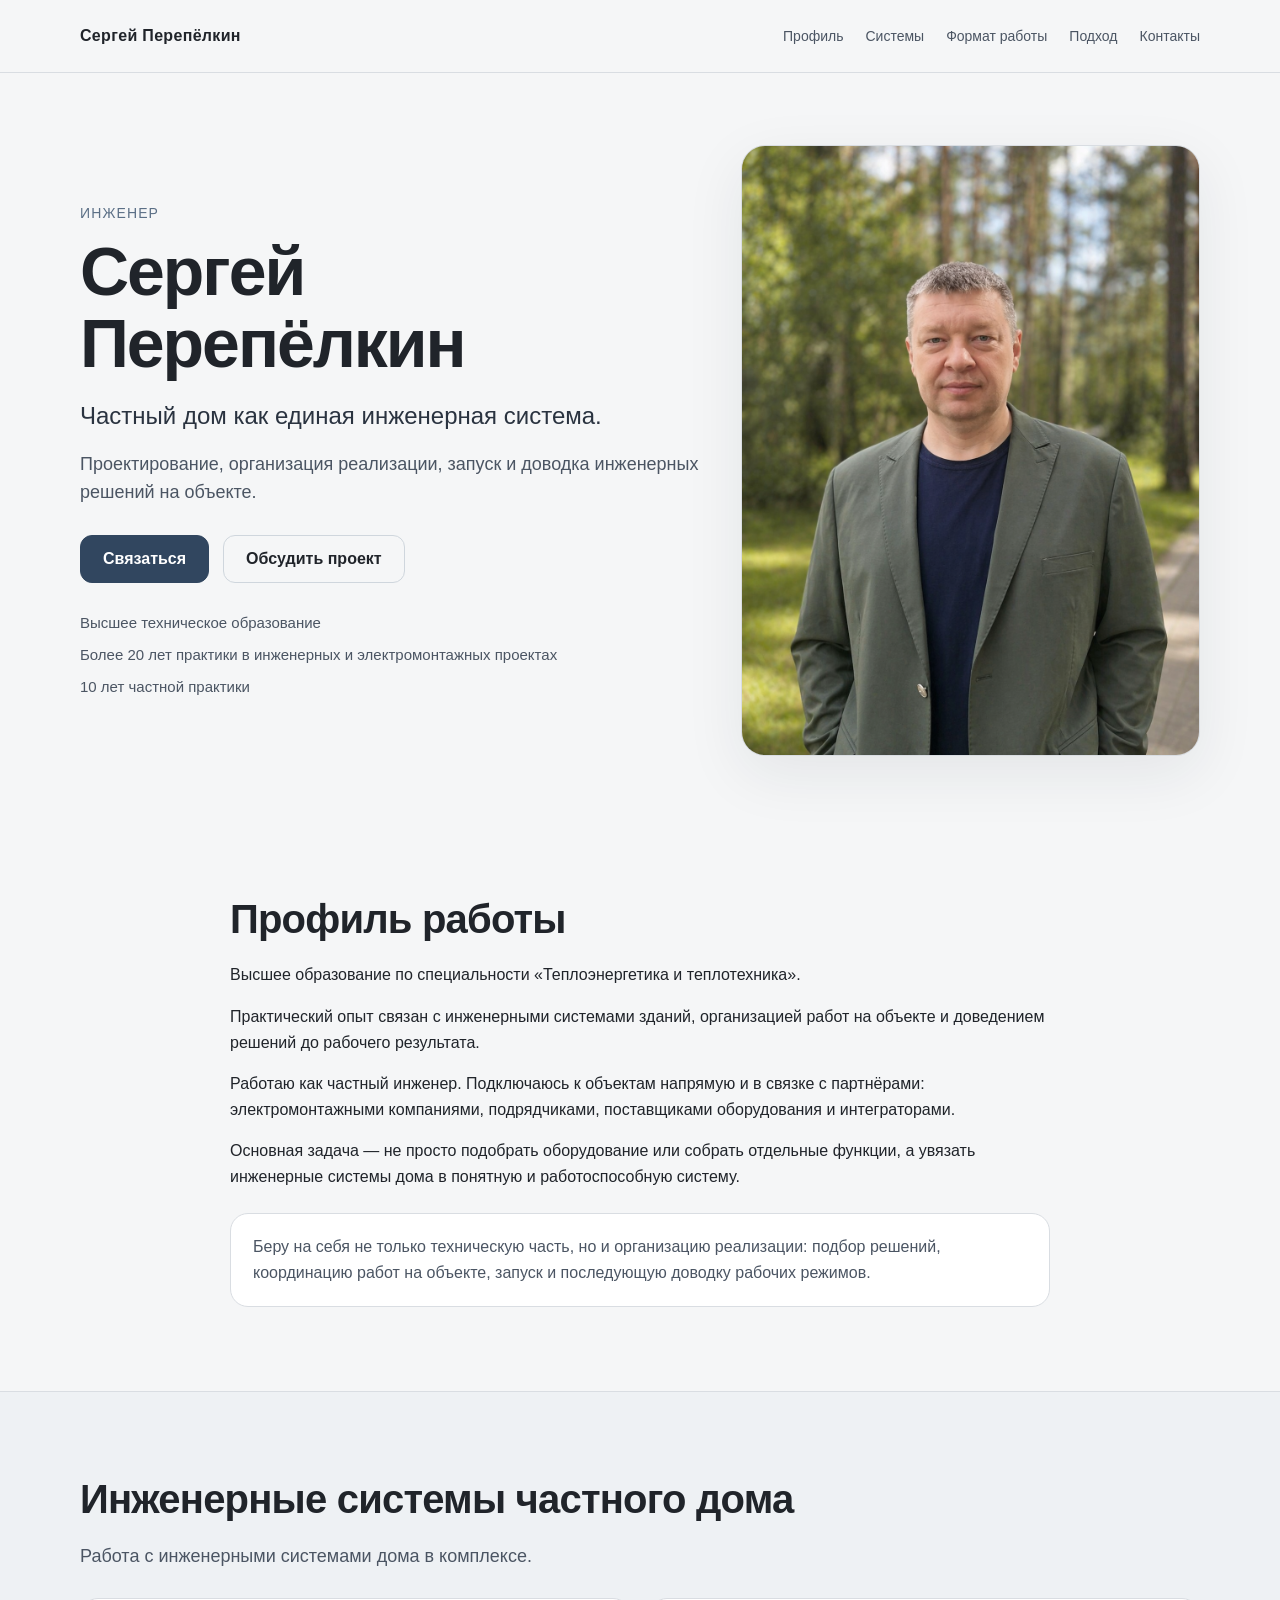
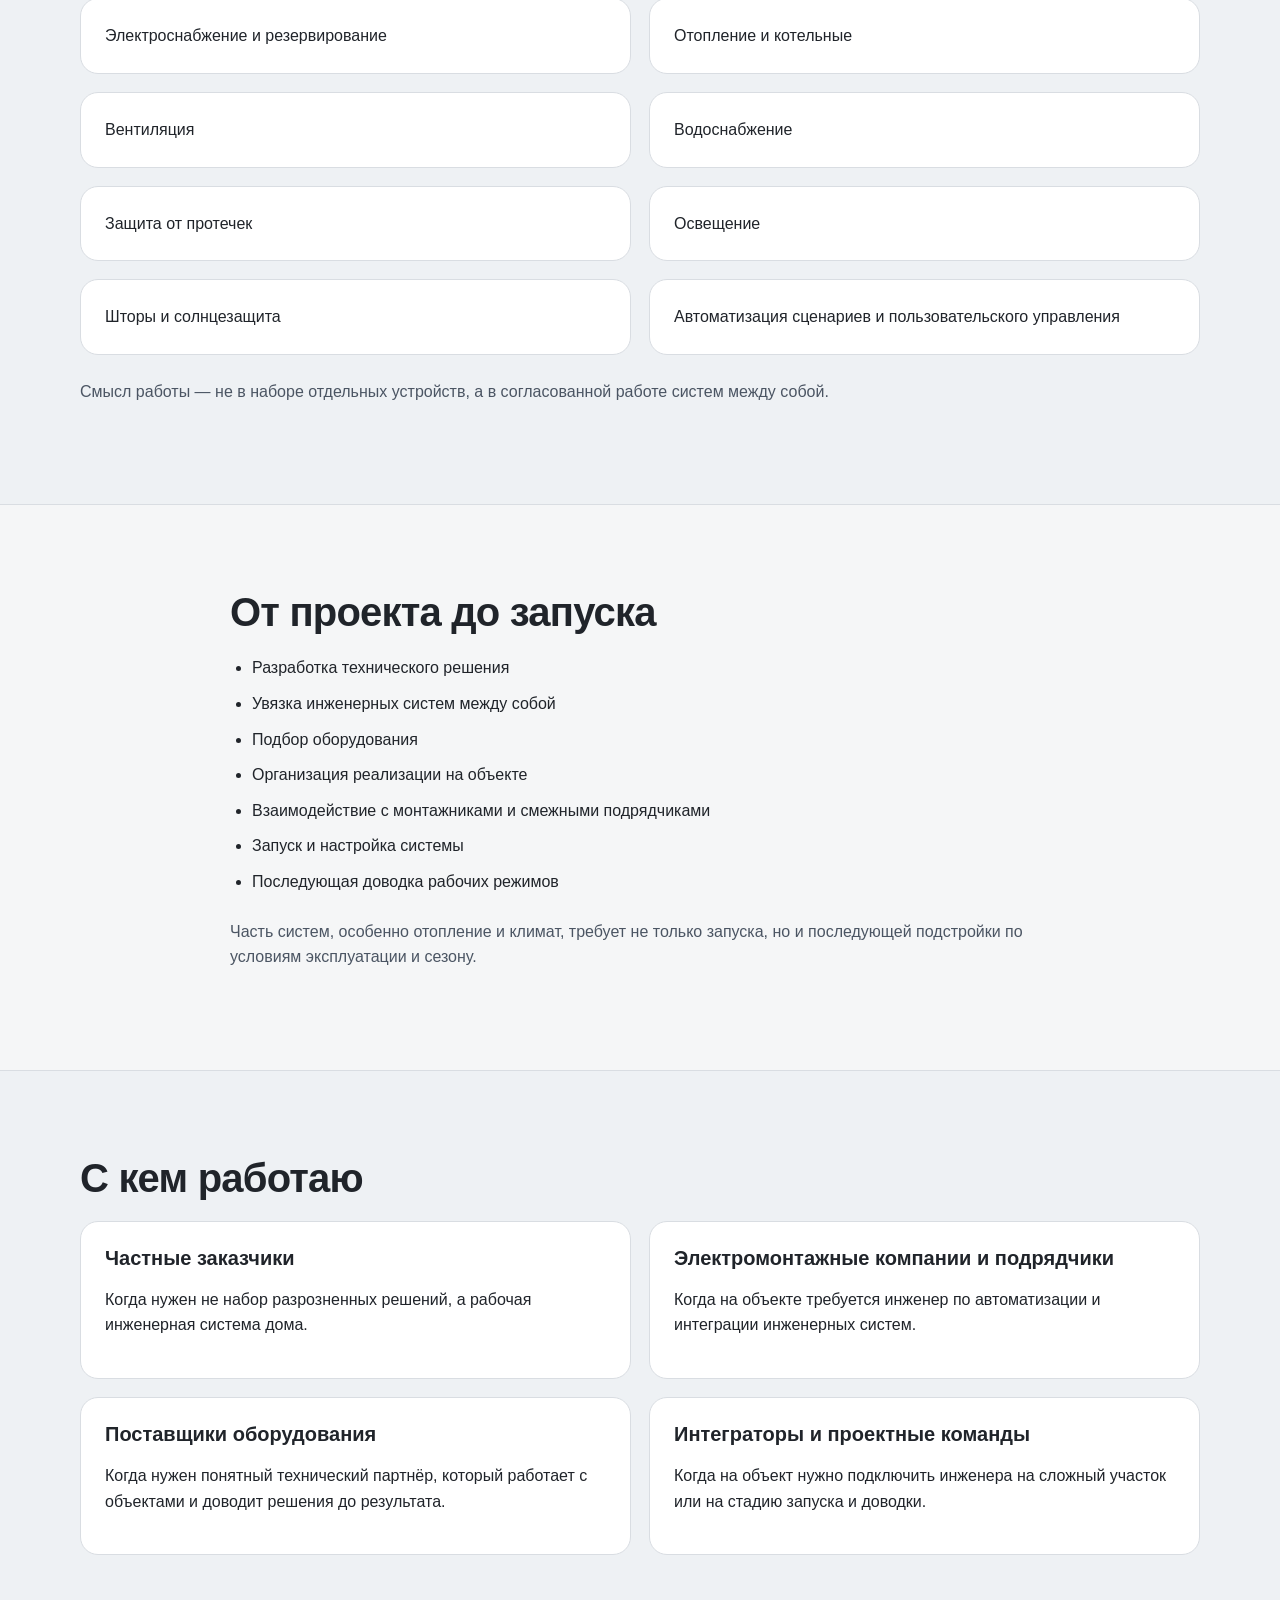
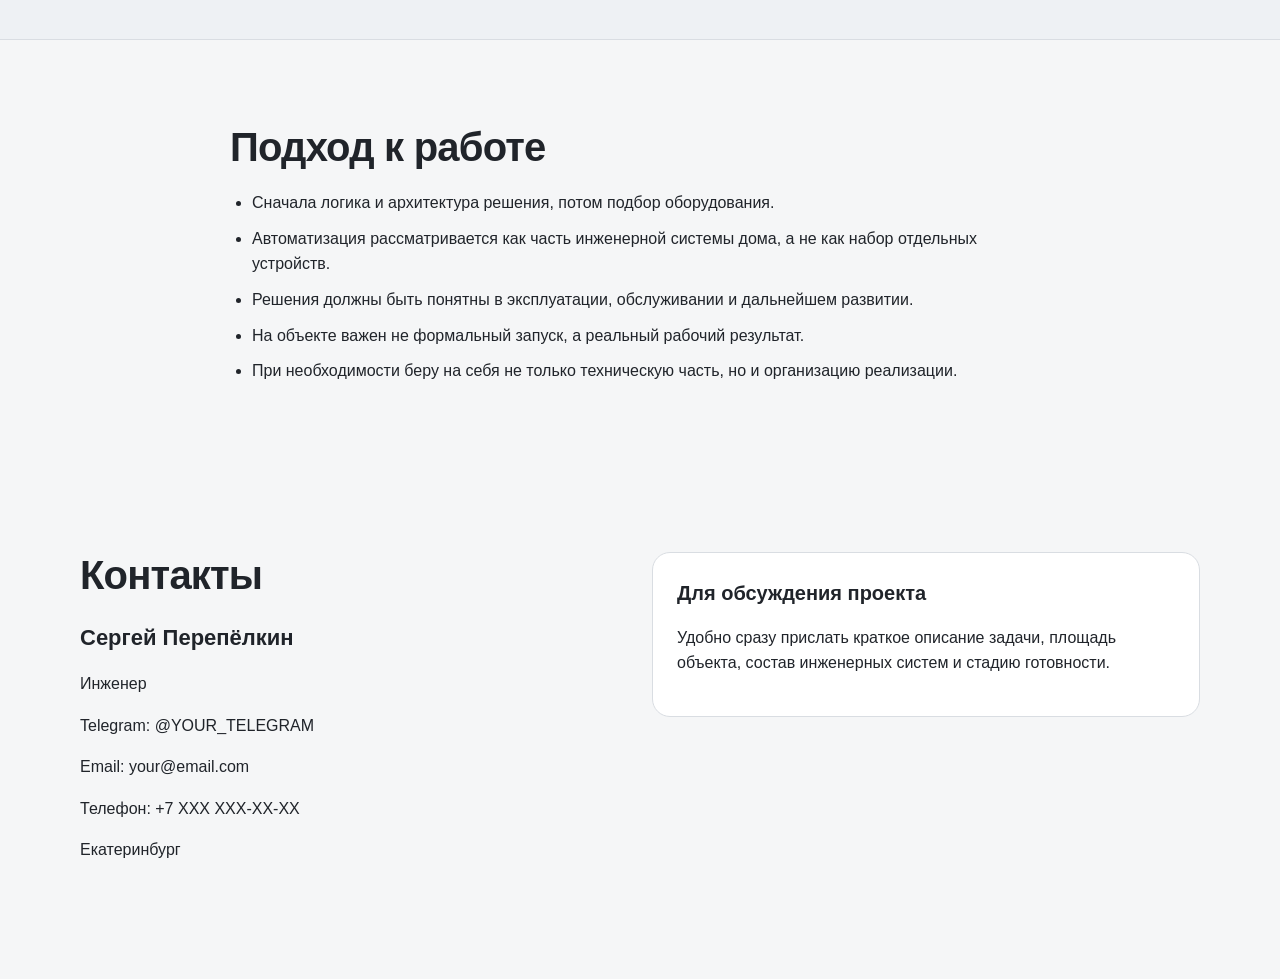
==== index.html @ 502d1f19 "Добавлено фото в index.html" ====
<!doctype html>
<html lang="ru">
<head>
  <meta charset="utf-8">
  <meta name="viewport" content="width=device-width, initial-scale=1">
  <title>Сергей Перепёлкин — инженер</title>
  <meta name="description" content="Частный инженер. Инженерные системы частного дома: проектирование, организация реализации, запуск и доводка решений на объекте.">
  <link rel="stylesheet" href="style.css">

  <style>
    .hero-photo {
      width: 100%;
      display: block;
      border-radius: 24px;
      border: 1px solid #d9dde2;
      box-shadow: 0 18px 60px rgba(25, 35, 49, 0.08);
      background: #ffffff;
    }

    .profile-note {
      margin-top: 24px;
      padding: 20px 22px;
      background: #ffffff;
      border: 1px solid #d9dde2;
      border-radius: 18px;
      color: #4b5563;
    }

    @media (max-width: 900px) {
      .hero-photo {
        max-width: 520px;
        margin: 0 auto;
      }
    }
  </style>
</head>
<body>
  <header class="site-header">
    <div class="container header-row">
      <div class="brand">Сергей Перепёлкин</div>
      <nav class="nav">
        <a href="#profile">Профиль</a>
        <a href="#systems">Системы</a>
        <a href="#work">Формат работы</a>
        <a href="#partners">Подход</a>
        <a href="#contacts">Контакты</a>
      </nav>
    </div>
  </header>

  <main>
    <section class="hero">
      <div class="container hero-grid">
        <div class="hero-text">
          <p class="eyebrow">Инженер</p>
          <h1>Сергей Перепёлкин</h1>
          <p class="lead">
            Частный дом как единая инженерная система.
          </p>
          <p class="hero-description">
            Проектирование, организация реализации, запуск и доводка инженерных решений на объекте.
          </p>

          <div class="hero-actions">
            <a class="button button-primary" href="#contacts">Связаться</a>
            <a class="button button-secondary" href="#work">Обсудить проект</a>
          </div>

          <div class="hero-facts">
            <div>Высшее техническое образование</div>
            <div>Более 20 лет практики в инженерных и электромонтажных проектах</div>
            <div>10 лет частной практики</div>
          </div>
        </div>

        <div class="hero-visual">
          <img class="hero-photo" src="images/Photo_psv_main.png" alt="Сергей Перепёлкин">
        </div>
      </div>
    </section>

    <section id="profile" class="section">
      <div class="container narrow">
        <h2>Профиль работы</h2>

        <p>
          Высшее образование по специальности «Теплоэнергетика и теплотехника».
        </p>

        <p>
          Практический опыт связан с инженерными системами зданий, организацией работ на объекте и доведением решений до рабочего результата.
        </p>

        <p>
          Работаю как частный инженер. Подключаюсь к объектам напрямую и в связке с партнёрами: электромонтажными компаниями, подрядчиками, поставщиками оборудования и интеграторами.
        </p>

        <p>
          Основная задача — не просто подобрать оборудование или собрать отдельные функции, а увязать инженерные системы дома в понятную и работоспособную систему.
        </p>

        <div class="profile-note">
          Беру на себя не только техническую часть, но и организацию реализации: подбор решений, координацию работ на объекте, запуск и последующую доводку рабочих режимов.
        </div>
      </div>
    </section>

    <section id="systems" class="section section-alt">
      <div class="container">
        <h2>Инженерные системы частного дома</h2>
        <p class="section-intro">
          Работа с инженерными системами дома в комплексе.
        </p>

        <div class="grid-two">
          <div class="card">Электроснабжение и резервирование</div>
          <div class="card">Отопление и котельные</div>
          <div class="card">Вентиляция</div>
          <div class="card">Водоснабжение</div>
          <div class="card">Защита от протечек</div>
          <div class="card">Освещение</div>
          <div class="card">Шторы и солнцезащита</div>
          <div class="card">Автоматизация сценариев и пользовательского управления</div>
        </div>

        <p class="section-note">
          Смысл работы — не в наборе отдельных устройств, а в согласованной работе систем между собой.
        </p>
      </div>
    </section>

    <section id="work" class="section">
      <div class="container narrow">
        <h2>От проекта до запуска</h2>

        <ul class="list">
          <li>Разработка технического решения</li>
          <li>Увязка инженерных систем между собой</li>
          <li>Подбор оборудования</li>
          <li>Организация реализации на объекте</li>
          <li>Взаимодействие с монтажниками и смежными подрядчиками</li>
          <li>Запуск и настройка системы</li>
          <li>Последующая доводка рабочих режимов</li>
        </ul>

        <p class="section-note">
          Часть систем, особенно отопление и климат, требует не только запуска, но и последующей подстройки по условиям эксплуатации и сезону.
        </p>
      </div>
    </section>

    <section class="section section-alt">
      <div class="container">
        <h2>С кем работаю</h2>

        <div class="grid-two">
          <div class="card">
            <h3>Частные заказчики</h3>
            <p>Когда нужен не набор разрозненных решений, а рабочая инженерная система дома.</p>
          </div>

          <div class="card">
            <h3>Электромонтажные компании и подрядчики</h3>
            <p>Когда на объекте требуется инженер по автоматизации и интеграции инженерных систем.</p>
          </div>

          <div class="card">
            <h3>Поставщики оборудования</h3>
            <p>Когда нужен понятный технический партнёр, который работает с объектами и доводит решения до результата.</p>
          </div>

          <div class="card">
            <h3>Интеграторы и проектные команды</h3>
            <p>Когда на объект нужно подключить инженера на сложный участок или на стадию запуска и доводки.</p>
          </div>
        </div>
      </div>
    </section>

    <section id="partners" class="section">
      <div class="container narrow">
        <h2>Подход к работе</h2>

        <ul class="list">
          <li>Сначала логика и архитектура решения, потом подбор оборудования.</li>
          <li>Автоматизация рассматривается как часть инженерной системы дома, а не как набор отдельных устройств.</li>
          <li>Решения должны быть понятны в эксплуатации, обслуживании и дальнейшем развитии.</li>
          <li>На объекте важен не формальный запуск, а реальный рабочий результат.</li>
          <li>При необходимости беру на себя не только техническую часть, но и организацию реализации.</li>
        </ul>
      </div>
    </section>

    <section id="contacts" class="section section-contacts">
      <div class="container contacts-grid">
        <div>
          <h2>Контакты</h2>
          <p class="contact-name">Сергей Перепёлкин</p>
          <p>Инженер</p>
          <p>Telegram: @YOUR_TELEGRAM</p>
          <p>Email: your@email.com</p>
          <p>Телефон: +7 XXX XXX-XX-XX</p>
          <p>Екатеринбург</p>
        </div>

        <div class="contact-box">
          <p class="contact-box-title">Для обсуждения проекта</p>
          <p>
            Удобно сразу прислать краткое описание задачи, площадь объекта, состав инженерных систем и стадию готовности.
          </p>
        </div>
      </div>
    </section>
  </main>
</body>
</html>
---- style.css ----
* {
  box-sizing: border-box;
}

html {
  scroll-behavior: smooth;
}

body {
  margin: 0;
  font-family: -apple-system, BlinkMacSystemFont, "Segoe UI", Arial, sans-serif;
  color: #20242a;
  background: #f5f6f7;
  line-height: 1.6;
}

a {
  color: inherit;
  text-decoration: none;
}

.container {
  width: min(1120px, calc(100% - 48px));
  margin: 0 auto;
}

.narrow {
  width: min(820px, calc(100% - 48px));
  margin: 0 auto;
}

.site-header {
  position: sticky;
  top: 0;
  z-index: 20;
  background: rgba(245, 246, 247, 0.95);
  backdrop-filter: blur(8px);
  border-bottom: 1px solid #d9dde2;
}

.header-row {
  display: flex;
  align-items: center;
  justify-content: space-between;
  min-height: 72px;
  gap: 24px;
}

.brand {
  font-weight: 600;
  letter-spacing: 0.02em;
}

.nav {
  display: flex;
  gap: 22px;
  flex-wrap: wrap;
  font-size: 14px;
  color: #4b5563;
}

.hero {
  padding: 72px 0 56px;
}

.hero-grid {
  display: grid;
  grid-template-columns: 1.15fr 0.85fr;
  gap: 40px;
  align-items: center;
}

.eyebrow {
  margin: 0 0 12px;
  color: #5b6f86;
  font-size: 14px;
  text-transform: uppercase;
  letter-spacing: 0.08em;
}

h1 {
  margin: 0 0 18px;
  font-size: clamp(40px, 6vw, 68px);
  line-height: 1.05;
  letter-spacing: -0.03em;
}

h2 {
  margin: 0 0 20px;
  font-size: clamp(28px, 4vw, 40px);
  line-height: 1.15;
  letter-spacing: -0.02em;
}

h3 {
  margin: 0 0 10px;
  font-size: 20px;
  line-height: 1.25;
}

.lead {
  margin: 0 0 14px;
  font-size: 24px;
  color: #2a3340;
}

.hero-description {
  margin: 0 0 28px;
  font-size: 18px;
  color: #4b5563;
  max-width: 760px;
}

.hero-actions {
  display: flex;
  gap: 14px;
  flex-wrap: wrap;
  margin-bottom: 28px;
}

.button {
  display: inline-flex;
  align-items: center;
  justify-content: center;
  min-height: 48px;
  padding: 0 22px;
  border-radius: 12px;
  font-weight: 600;
  border: 1px solid #cfd6dd;
}

.button-primary {
  background: #31465f;
  color: #ffffff;
  border-color: #31465f;
}

.button-secondary {
  background: transparent;
  color: #20242a;
}

.hero-facts {
  display: grid;
  gap: 8px;
  color: #4b5563;
  font-size: 15px;
}

.hero-visual {
  display: flex;
  justify-content: center;
}

.hero-card {
  width: 100%;
  background: #ffffff;
  border: 1px solid #d9dde2;
  border-radius: 24px;
  padding: 36px;
  box-shadow: 0 18px 60px rgba(25, 35, 49, 0.08);
}

.hero-icon {
  font-size: 56px;
  line-height: 1;
  color: #516b8d;
  margin-bottom: 22px;
}

.hero-lines {
  display: grid;
  gap: 12px;
  color: #2f3946;
}

.section {
  padding: 84px 0;
}

.section-alt {
  background: #eef1f4;
  border-top: 1px solid #d9dde2;
  border-bottom: 1px solid #d9dde2;
}

.section-intro {
  margin: 0 0 28px;
  color: #4b5563;
  font-size: 18px;
}

.section-note {
  margin-top: 24px;
  color: #4b5563;
}

.grid-two {
  display: grid;
  grid-template-columns: repeat(2, minmax(0, 1fr));
  gap: 18px;
}

.card {
  background: #ffffff;
  border: 1px solid #d9dde2;
  border-radius: 18px;
  padding: 24px;
}

.list {
  margin: 0;
  padding-left: 22px;
}

.list li + li {
  margin-top: 10px;
}

.section-contacts {
  padding-bottom: 100px;
}

.contacts-grid {
  display: grid;
  grid-template-columns: 1fr 1fr;
  gap: 24px;
  align-items: start;
}

.contact-name {
  font-size: 22px;
  font-weight: 600;
  margin-bottom: 6px;
}

.contact-box {
  background: #ffffff;
  border: 1px solid #d9dde2;
  border-radius: 18px;
  padding: 24px;
}

.contact-box-title {
  font-size: 20px;
  font-weight: 600;
  margin-top: 0;
  margin-bottom: 12px;
}

@media (max-width: 900px) {
  .hero-grid,
  .contacts-grid,
  .grid-two {
    grid-template-columns: 1fr;
  }

  .nav {
    display: none;
  }

  .hero {
    padding-top: 48px;
  }

  .section {
    padding: 64px 0;
  }
}
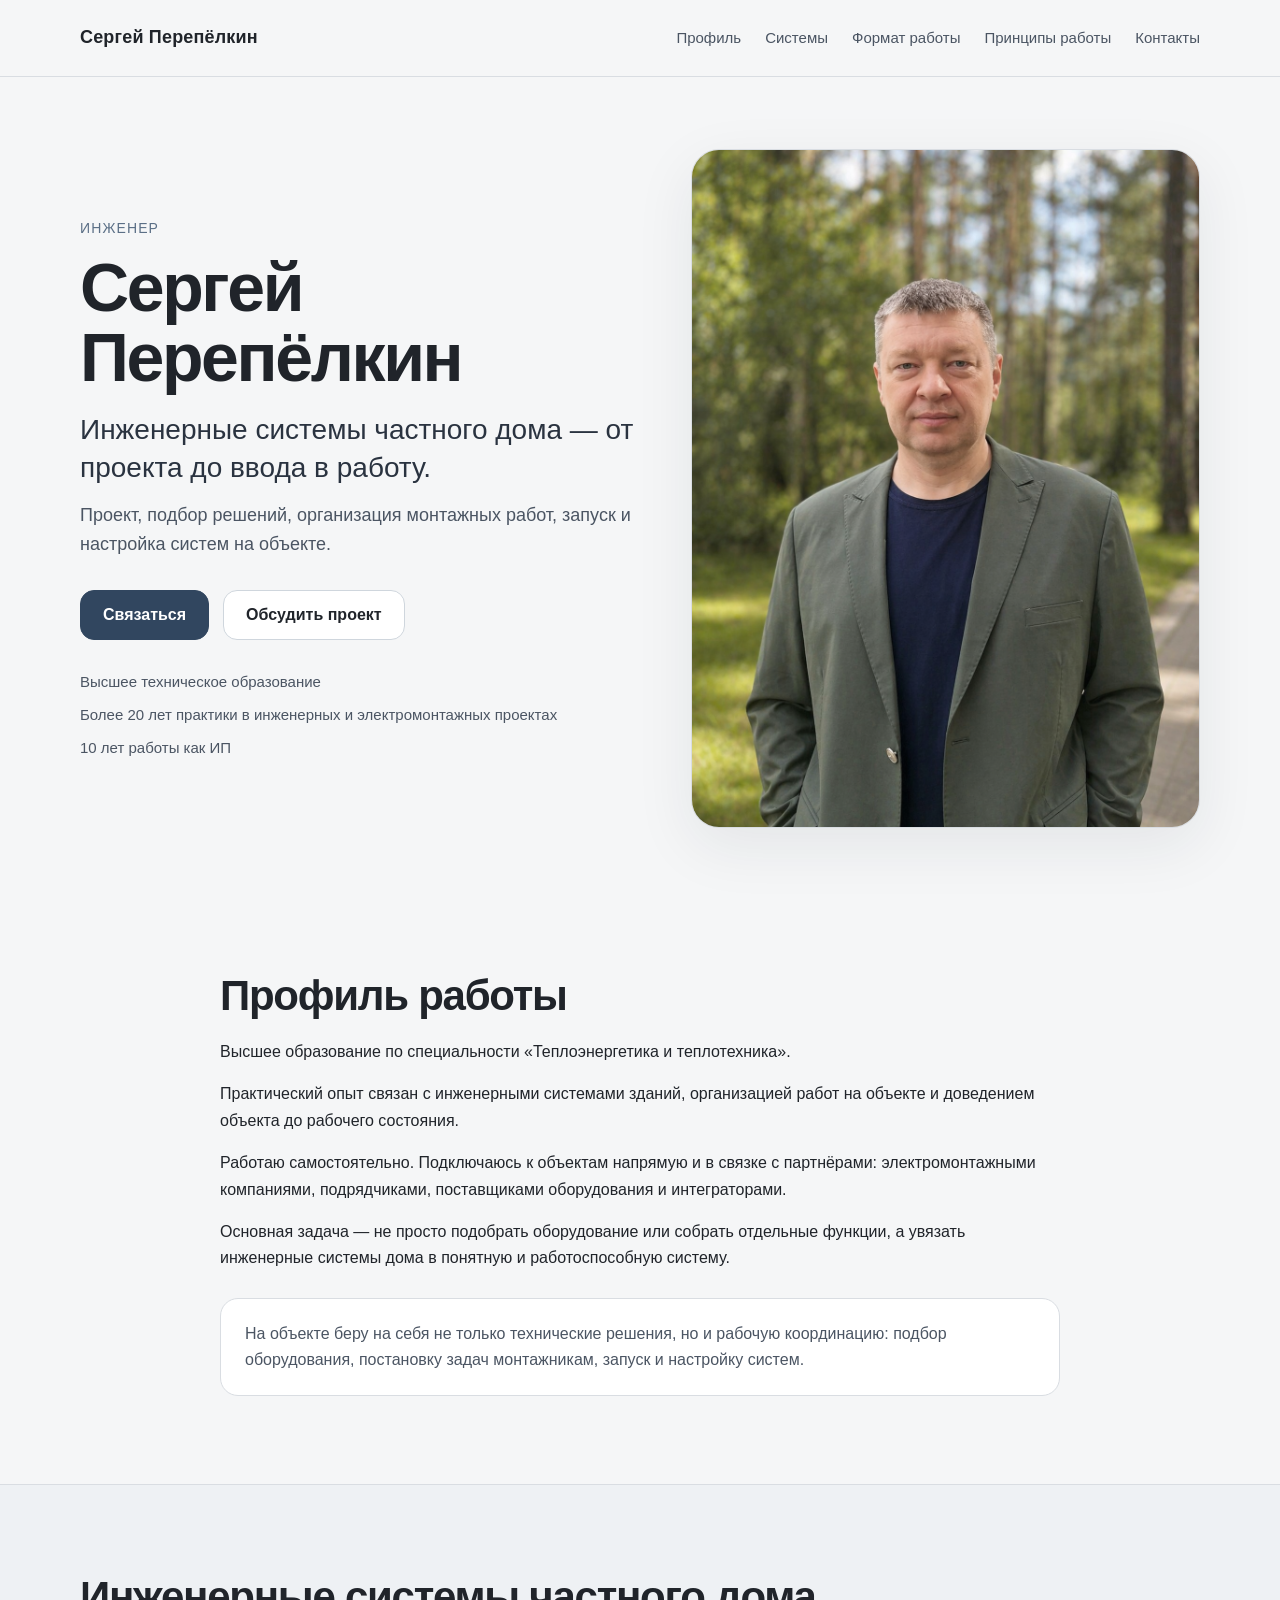
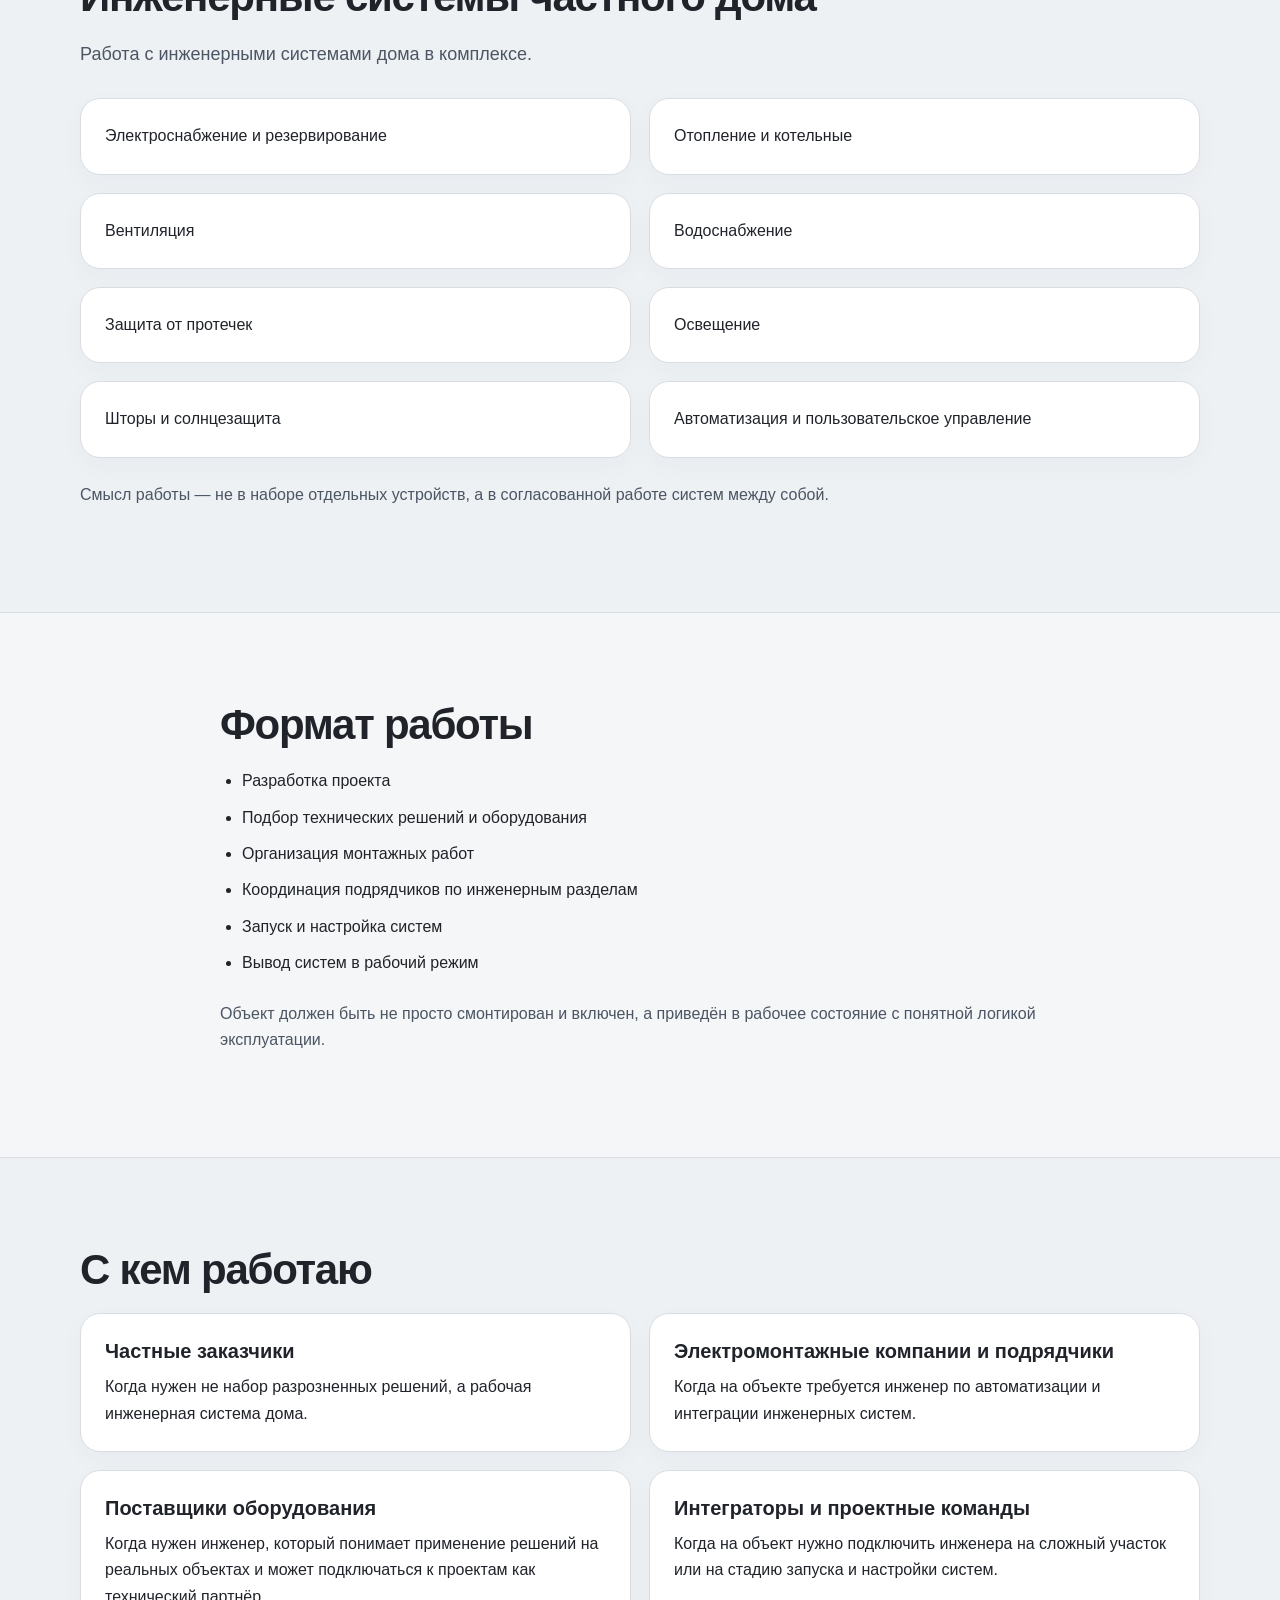
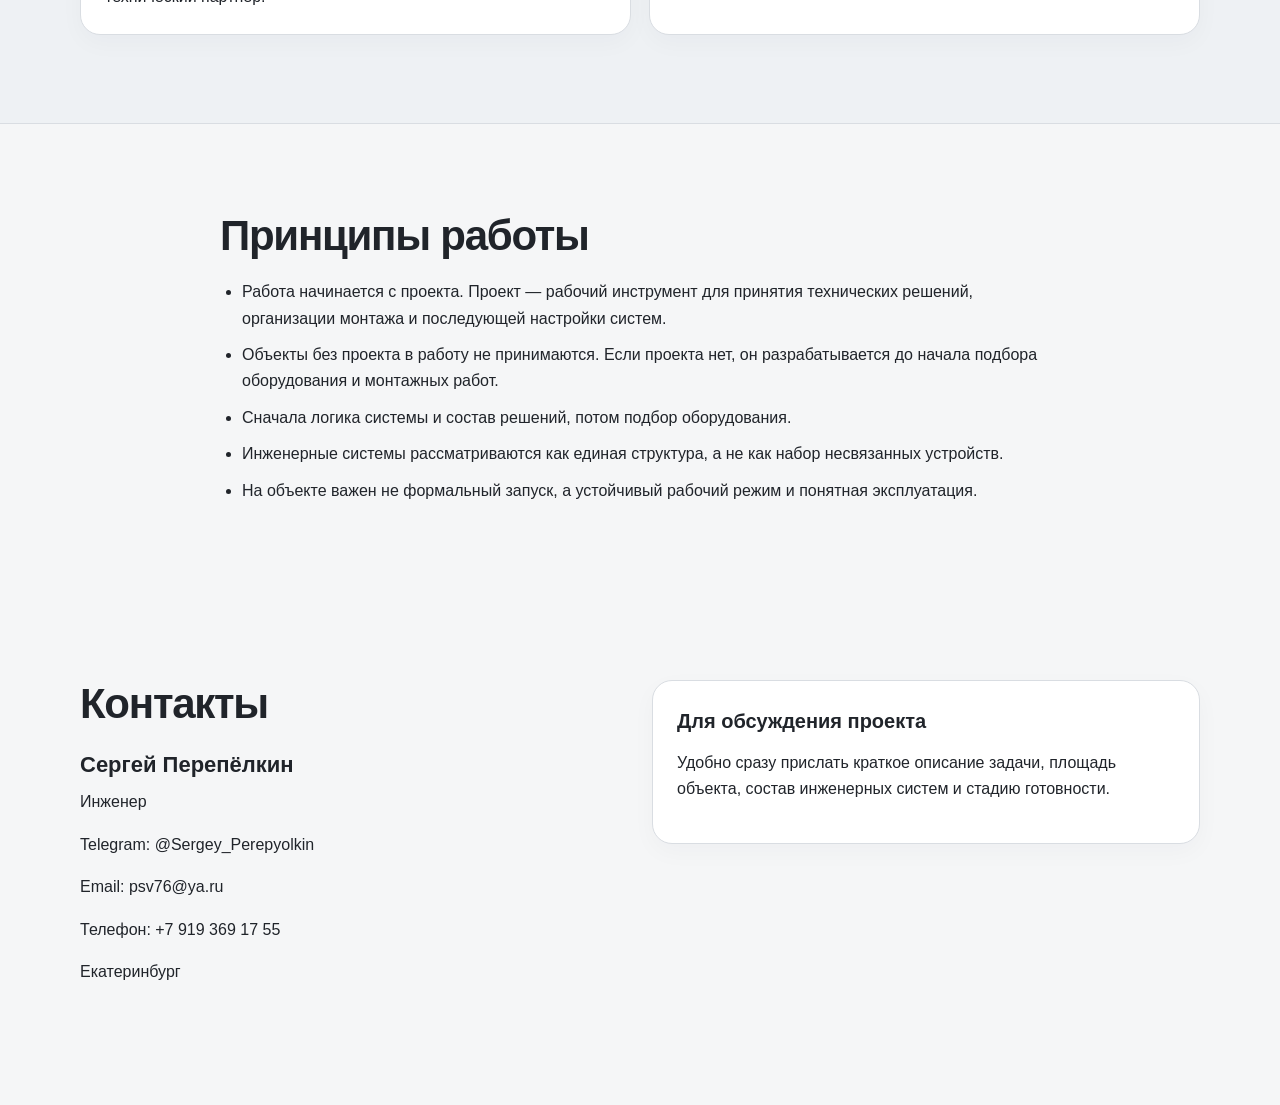
==== commit 9364b0bb: "Update index.html" ====
--- a/index.html
+++ b/index.html
@@ -4,61 +4,44 @@
   <meta charset="utf-8">
   <meta name="viewport" content="width=device-width, initial-scale=1">
   <title>Сергей Перепёлкин — инженер</title>
-  <meta name="description" content="Частный инженер. Инженерные системы частного дома: проектирование, организация реализации, запуск и доводка решений на объекте.">
+  <meta name="description" content="Сергей Перепёлкин — инженер. Инженерные системы частного дома: проект, подбор решений, организация монтажных работ, запуск и настройка систем на объекте.">
   <link rel="stylesheet" href="style.css">
-
-  <style>
-    .hero-photo {
-      width: 100%;
-      display: block;
-      border-radius: 24px;
-      border: 1px solid #d9dde2;
-      box-shadow: 0 18px 60px rgba(25, 35, 49, 0.08);
-      background: #ffffff;
-    }
-
-    .profile-note {
-      margin-top: 24px;
-      padding: 20px 22px;
-      background: #ffffff;
-      border: 1px solid #d9dde2;
-      border-radius: 18px;
-      color: #4b5563;
-    }
-
-    @media (max-width: 900px) {
-      .hero-photo {
-        max-width: 520px;
-        margin: 0 auto;
-      }
-    }
-  </style>
 </head>
 <body>
   <header class="site-header">
     <div class="container header-row">
-      <div class="brand">Сергей Перепёлкин</div>
-      <nav class="nav">
+      <a class="brand" href="#top">Сергей Перепёлкин</a>
+
+      <button class="menu-toggle" type="button" aria-label="Открыть меню" aria-expanded="false" aria-controls="site-nav">
+        <span></span>
+        <span></span>
+        <span></span>
+      </button>
+
+      <nav class="nav" id="site-nav">
         <a href="#profile">Профиль</a>
         <a href="#systems">Системы</a>
         <a href="#work">Формат работы</a>
-        <a href="#partners">Подход</a>
+        <a href="#approach">Принципы работы</a>
         <a href="#contacts">Контакты</a>
       </nav>
     </div>
   </header>
 
-  <main>
+  <main id="top">
     <section class="hero">
       <div class="container hero-grid">
         <div class="hero-text">
           <p class="eyebrow">Инженер</p>
+
           <h1>Сергей Перепёлкин</h1>
+
           <p class="lead">
-            Частный дом как единая инженерная система.
+            Инженерные системы частного дома — от проекта до ввода в работу.
           </p>
+
           <p class="hero-description">
-            Проектирование, организация реализации, запуск и доводка инженерных решений на объекте.
+            Проект, подбор решений, организация монтажных работ, запуск и настройка систем на объекте.
           </p>
 
           <div class="hero-actions">
@@ -69,7 +52,7 @@
           <div class="hero-facts">
             <div>Высшее техническое образование</div>
             <div>Более 20 лет практики в инженерных и электромонтажных проектах</div>
-            <div>10 лет частной практики</div>
+            <div>10 лет работы как ИП</div>
           </div>
         </div>
 
@@ -88,11 +71,11 @@
         </p>
 
         <p>
-          Практический опыт связан с инженерными системами зданий, организацией работ на объекте и доведением решений до рабочего результата.
-        </p>
-
-        <p>
-          Работаю как частный инженер. Подключаюсь к объектам напрямую и в связке с партнёрами: электромонтажными компаниями, подрядчиками, поставщиками оборудования и интеграторами.
+          Практический опыт связан с инженерными системами зданий, организацией работ на объекте и доведением объекта до рабочего состояния.
+        </p>
+
+        <p>
+          Работаю самостоятельно. Подключаюсь к объектам напрямую и в связке с партнёрами: электромонтажными компаниями, подрядчиками, поставщиками оборудования и интеграторами.
         </p>
 
         <p>
@@ -100,7 +83,7 @@
         </p>
 
         <div class="profile-note">
-          Беру на себя не только техническую часть, но и организацию реализации: подбор решений, координацию работ на объекте, запуск и последующую доводку рабочих режимов.
+          На объекте беру на себя не только технические решения, но и рабочую координацию: подбор оборудования, постановку задач монтажникам, запуск и настройку систем.
         </div>
       </div>
     </section>
@@ -108,6 +91,7 @@
     <section id="systems" class="section section-alt">
       <div class="container">
         <h2>Инженерные системы частного дома</h2>
+
         <p class="section-intro">
           Работа с инженерными системами дома в комплексе.
         </p>
@@ -120,7 +104,7 @@
           <div class="card">Защита от протечек</div>
           <div class="card">Освещение</div>
           <div class="card">Шторы и солнцезащита</div>
-          <div class="card">Автоматизация сценариев и пользовательского управления</div>
+          <div class="card">Автоматизация и пользовательское управление</div>
         </div>
 
         <p class="section-note">
@@ -131,20 +115,19 @@
 
     <section id="work" class="section">
       <div class="container narrow">
-        <h2>От проекта до запуска</h2>
+        <h2>Формат работы</h2>
 
         <ul class="list">
-          <li>Разработка технического решения</li>
-          <li>Увязка инженерных систем между собой</li>
-          <li>Подбор оборудования</li>
-          <li>Организация реализации на объекте</li>
-          <li>Взаимодействие с монтажниками и смежными подрядчиками</li>
-          <li>Запуск и настройка системы</li>
-          <li>Последующая доводка рабочих режимов</li>
+          <li>Разработка проекта</li>
+          <li>Подбор технических решений и оборудования</li>
+          <li>Организация монтажных работ</li>
+          <li>Координация подрядчиков по инженерным разделам</li>
+          <li>Запуск и настройка систем</li>
+          <li>Вывод систем в рабочий режим</li>
         </ul>
 
         <p class="section-note">
-          Часть систем, особенно отопление и климат, требует не только запуска, но и последующей подстройки по условиям эксплуатации и сезону.
+          Объект должен быть не просто смонтирован и включен, а приведён в рабочее состояние с понятной логикой эксплуатации.
         </p>
       </div>
     </section>
@@ -154,39 +137,39 @@
         <h2>С кем работаю</h2>
 
         <div class="grid-two">
-          <div class="card">
+          <article class="card">
             <h3>Частные заказчики</h3>
             <p>Когда нужен не набор разрозненных решений, а рабочая инженерная система дома.</p>
-          </div>
-
-          <div class="card">
+          </article>
+
+          <article class="card">
             <h3>Электромонтажные компании и подрядчики</h3>
             <p>Когда на объекте требуется инженер по автоматизации и интеграции инженерных систем.</p>
-          </div>
-
-          <div class="card">
+          </article>
+
+          <article class="card">
             <h3>Поставщики оборудования</h3>
-            <p>Когда нужен понятный технический партнёр, который работает с объектами и доводит решения до результата.</p>
-          </div>
-
-          <div class="card">
+            <p>Когда нужен инженер, который понимает применение решений на реальных объектах и может подключаться к проектам как технический партнёр.</p>
+          </article>
+
+          <article class="card">
             <h3>Интеграторы и проектные команды</h3>
-            <p>Когда на объект нужно подключить инженера на сложный участок или на стадию запуска и доводки.</p>
-          </div>
-        </div>
-      </div>
-    </section>
-
-    <section id="partners" class="section">
+            <p>Когда на объект нужно подключить инженера на сложный участок или на стадию запуска и настройки систем.</p>
+          </article>
+        </div>
+      </div>
+    </section>
+
+    <section id="approach" class="section">
       <div class="container narrow">
-        <h2>Подход к работе</h2>
+        <h2>Принципы работы</h2>
 
         <ul class="list">
-          <li>Сначала логика и архитектура решения, потом подбор оборудования.</li>
-          <li>Автоматизация рассматривается как часть инженерной системы дома, а не как набор отдельных устройств.</li>
-          <li>Решения должны быть понятны в эксплуатации, обслуживании и дальнейшем развитии.</li>
-          <li>На объекте важен не формальный запуск, а реальный рабочий результат.</li>
-          <li>При необходимости беру на себя не только техническую часть, но и организацию реализации.</li>
+          <li>Работа начинается с проекта. Проект — рабочий инструмент для принятия технических решений, организации монтажа и последующей настройки систем.</li>
+          <li>Объекты без проекта в работу не принимаются. Если проекта нет, он разрабатывается до начала подбора оборудования и монтажных работ.</li>
+          <li>Сначала логика системы и состав решений, потом подбор оборудования.</li>
+          <li>Инженерные системы рассматриваются как единая структура, а не как набор несвязанных устройств.</li>
+          <li>На объекте важен не формальный запуск, а устойчивый рабочий режим и понятная эксплуатация.</li>
         </ul>
       </div>
     </section>
@@ -197,20 +180,44 @@
           <h2>Контакты</h2>
           <p class="contact-name">Сергей Перепёлкин</p>
           <p>Инженер</p>
-          <p>Telegram: @YOUR_TELEGRAM</p>
-          <p>Email: your@email.com</p>
-          <p>Телефон: +7 XXX XXX-XX-XX</p>
+          <p>Telegram: <a class="contact-link" href="https://t.me/Sergey_Perepyolkin" target="_blank" rel="noopener noreferrer">@Sergey_Perepyolkin</a></p>
+          <p>Email: <a class="contact-link" href="mailto:psv76@ya.ru">psv76@ya.ru</a></p>
+          <p>Телефон: <a class="contact-link" href="tel:+79193691755">+7 919 369 17 55</a></p>
           <p>Екатеринбург</p>
         </div>
 
         <div class="contact-box">
           <p class="contact-box-title">Для обсуждения проекта</p>
           <p>
-            Удобно сразу прислать краткое описание задачи, площадь объекта, состав инженерных систем и стадию готовности.
+            Удобно сразу прислать краткое описание задачи, площадь объекта,
+            состав инженерных систем и стадию готовности.
           </p>
         </div>
       </div>
     </section>
   </main>
+
+  <script>
+    (function () {
+      const button = document.querySelector('.menu-toggle');
+      const nav = document.querySelector('.nav');
+
+      if (!button || !nav) return;
+
+      button.addEventListener('click', function () {
+        const isOpen = nav.classList.toggle('nav-open');
+        button.setAttribute('aria-expanded', String(isOpen));
+        document.body.classList.toggle('menu-open', isOpen);
+      });
+
+      nav.querySelectorAll('a').forEach(function (link) {
+        link.addEventListener('click', function () {
+          nav.classList.remove('nav-open');
+          button.setAttribute('aria-expanded', 'false');
+          document.body.classList.remove('menu-open');
+        });
+      });
+    })();
+  </script>
 </body>
 </html>
--- a/style.css
+++ b/style.css
@@ -11,7 +11,11 @@
   font-family: -apple-system, BlinkMacSystemFont, "Segoe UI", Arial, sans-serif;
   color: #20242a;
   background: #f5f6f7;
-  line-height: 1.6;
+  line-height: 1.65;
+}
+
+body.menu-open {
+  overflow: hidden;
 }
 
 a {
@@ -19,22 +23,26 @@
   text-decoration: none;
 }
 
+img {
+  max-width: 100%;
+}
+
 .container {
   width: min(1120px, calc(100% - 48px));
   margin: 0 auto;
 }
 
 .narrow {
-  width: min(820px, calc(100% - 48px));
+  width: min(840px, calc(100% - 48px));
   margin: 0 auto;
 }
 
 .site-header {
   position: sticky;
   top: 0;
-  z-index: 20;
-  background: rgba(245, 246, 247, 0.95);
-  backdrop-filter: blur(8px);
+  z-index: 30;
+  background: rgba(245, 246, 247, 0.94);
+  backdrop-filter: blur(10px);
   border-bottom: 1px solid #d9dde2;
 }
 
@@ -42,21 +50,51 @@
   display: flex;
   align-items: center;
   justify-content: space-between;
-  min-height: 72px;
+  min-height: 76px;
   gap: 24px;
 }
 
 .brand {
+  font-size: 18px;
   font-weight: 600;
-  letter-spacing: 0.02em;
+  letter-spacing: 0.01em;
+  white-space: nowrap;
 }
 
 .nav {
   display: flex;
-  gap: 22px;
-  flex-wrap: wrap;
-  font-size: 14px;
-  color: #4b5563;
+  align-items: center;
+  gap: 24px;
+  font-size: 15px;
+  color: #4b5563;
+}
+
+.nav a {
+  transition: color 0.2s ease;
+}
+
+.nav a:hover {
+  color: #20242a;
+}
+
+.menu-toggle {
+  display: none;
+  width: 46px;
+  height: 46px;
+  border: 1px solid #d9dde2;
+  border-radius: 12px;
+  background: #ffffff;
+  padding: 0;
+  cursor: pointer;
+}
+
+.menu-toggle span {
+  display: block;
+  width: 18px;
+  height: 2px;
+  margin: 4px auto;
+  background: #20242a;
+  border-radius: 2px;
 }
 
 .hero {
@@ -65,8 +103,8 @@
 
 .hero-grid {
   display: grid;
-  grid-template-columns: 1.15fr 0.85fr;
-  gap: 40px;
+  grid-template-columns: minmax(0, 1.05fr) minmax(340px, 0.95fr);
+  gap: 48px;
   align-items: center;
 }
 
@@ -80,32 +118,37 @@
 
 h1 {
   margin: 0 0 18px;
-  font-size: clamp(40px, 6vw, 68px);
-  line-height: 1.05;
-  letter-spacing: -0.03em;
+  font-size: clamp(42px, 6vw, 68px);
+  line-height: 1.04;
+  letter-spacing: -0.035em;
 }
 
 h2 {
   margin: 0 0 20px;
-  font-size: clamp(28px, 4vw, 40px);
-  line-height: 1.15;
-  letter-spacing: -0.02em;
+  font-size: clamp(30px, 4vw, 42px);
+  line-height: 1.12;
+  letter-spacing: -0.03em;
 }
 
 h3 {
   margin: 0 0 10px;
   font-size: 20px;
-  line-height: 1.25;
+  line-height: 1.3;
+}
+
+p {
+  margin: 0 0 16px;
 }
 
 .lead {
   margin: 0 0 14px;
-  font-size: 24px;
+  font-size: clamp(22px, 3vw, 28px);
   color: #2a3340;
+  line-height: 1.35;
 }
 
 .hero-description {
-  margin: 0 0 28px;
+  margin: 0 0 30px;
   font-size: 18px;
   color: #4b5563;
   max-width: 760px;
@@ -115,18 +158,24 @@
   display: flex;
   gap: 14px;
   flex-wrap: wrap;
-  margin-bottom: 28px;
+  margin-bottom: 30px;
 }
 
 .button {
   display: inline-flex;
   align-items: center;
   justify-content: center;
-  min-height: 48px;
+  min-height: 50px;
   padding: 0 22px;
-  border-radius: 12px;
+  border-radius: 14px;
   font-weight: 600;
   border: 1px solid #cfd6dd;
+  transition: transform 0.15s ease, box-shadow 0.15s ease, background 0.15s ease;
+}
+
+.button:hover {
+  transform: translateY(-1px);
+  box-shadow: 0 10px 24px rgba(25, 35, 49, 0.08);
 }
 
 .button-primary {
@@ -136,7 +185,7 @@
 }
 
 .button-secondary {
-  background: transparent;
+  background: #ffffff;
   color: #20242a;
 }
 
@@ -147,35 +196,19 @@
   font-size: 15px;
 }
 
-.hero-visual {
-  display: flex;
-  justify-content: center;
-}
-
-.hero-card {
+.hero-photo {
   width: 100%;
-  background: #ffffff;
-  border: 1px solid #d9dde2;
-  border-radius: 24px;
-  padding: 36px;
+  display: block;
+  aspect-ratio: 3 / 4;
+  object-fit: cover;
+  border-radius: 28px;
+  border: 1px solid #d9dde2;
+  background: #ffffff;
   box-shadow: 0 18px 60px rgba(25, 35, 49, 0.08);
 }
 
-.hero-icon {
-  font-size: 56px;
-  line-height: 1;
-  color: #516b8d;
-  margin-bottom: 22px;
-}
-
-.hero-lines {
-  display: grid;
-  gap: 12px;
-  color: #2f3946;
-}
-
 .section {
-  padding: 84px 0;
+  padding: 88px 0;
 }
 
 .section-alt {
@@ -195,6 +228,15 @@
   color: #4b5563;
 }
 
+.profile-note {
+  margin-top: 26px;
+  padding: 22px 24px;
+  background: #ffffff;
+  border: 1px solid #d9dde2;
+  border-radius: 18px;
+  color: #4b5563;
+}
+
 .grid-two {
   display: grid;
   grid-template-columns: repeat(2, minmax(0, 1fr));
@@ -204,8 +246,13 @@
 .card {
   background: #ffffff;
   border: 1px solid #d9dde2;
-  border-radius: 18px;
+  border-radius: 20px;
   padding: 24px;
+  box-shadow: 0 8px 24px rgba(25, 35, 49, 0.03);
+}
+
+.card p:last-child {
+  margin-bottom: 0;
 }
 
 .list {
@@ -218,7 +265,7 @@
 }
 
 .section-contacts {
-  padding-bottom: 100px;
+  padding-bottom: 104px;
 }
 
 .contacts-grid {
@@ -237,8 +284,9 @@
 .contact-box {
   background: #ffffff;
   border: 1px solid #d9dde2;
-  border-radius: 18px;
+  border-radius: 20px;
   padding: 24px;
+  box-shadow: 0 8px 24px rgba(25, 35, 49, 0.03);
 }
 
 .contact-box-title {
@@ -248,22 +296,84 @@
   margin-bottom: 12px;
 }
 
-@media (max-width: 900px) {
-  .hero-grid,
+@media (max-width: 980px) {
+  .hero-grid {
+    grid-template-columns: 1fr;
+    gap: 32px;
+  }
+
+  .hero-visual {
+    order: -1;
+  }
+
+  .hero-photo {
+    max-width: 520px;
+    margin: 0 auto;
+  }
+
   .contacts-grid,
   .grid-two {
     grid-template-columns: 1fr;
   }
+}
+
+@media (max-width: 760px) {
+  .container,
+  .narrow {
+    width: min(100% - 32px, 1120px);
+  }
+
+  .header-row {
+    min-height: 68px;
+  }
+
+  .menu-toggle {
+    display: inline-block;
+  }
 
   .nav {
+    position: fixed;
+    top: 69px;
+    left: 16px;
+    right: 16px;
     display: none;
+    flex-direction: column;
+    align-items: flex-start;
+    gap: 0;
+    background: #ffffff;
+    border: 1px solid #d9dde2;
+    border-radius: 18px;
+    box-shadow: 0 24px 60px rgba(25, 35, 49, 0.12);
+    overflow: hidden;
+  }
+
+  .nav.nav-open {
+    display: flex;
+  }
+
+  .nav a {
+    width: 100%;
+    padding: 16px 18px;
+    border-bottom: 1px solid #eef1f4;
+  }
+
+  .nav a:last-child {
+    border-bottom: 0;
   }
 
   .hero {
-    padding-top: 48px;
+    padding: 48px 0 40px;
   }
 
   .section {
     padding: 64px 0;
   }
-}
+
+  .button {
+    width: 100%;
+  }
+
+  .hero-actions {
+    flex-direction: column;
+  }
+}
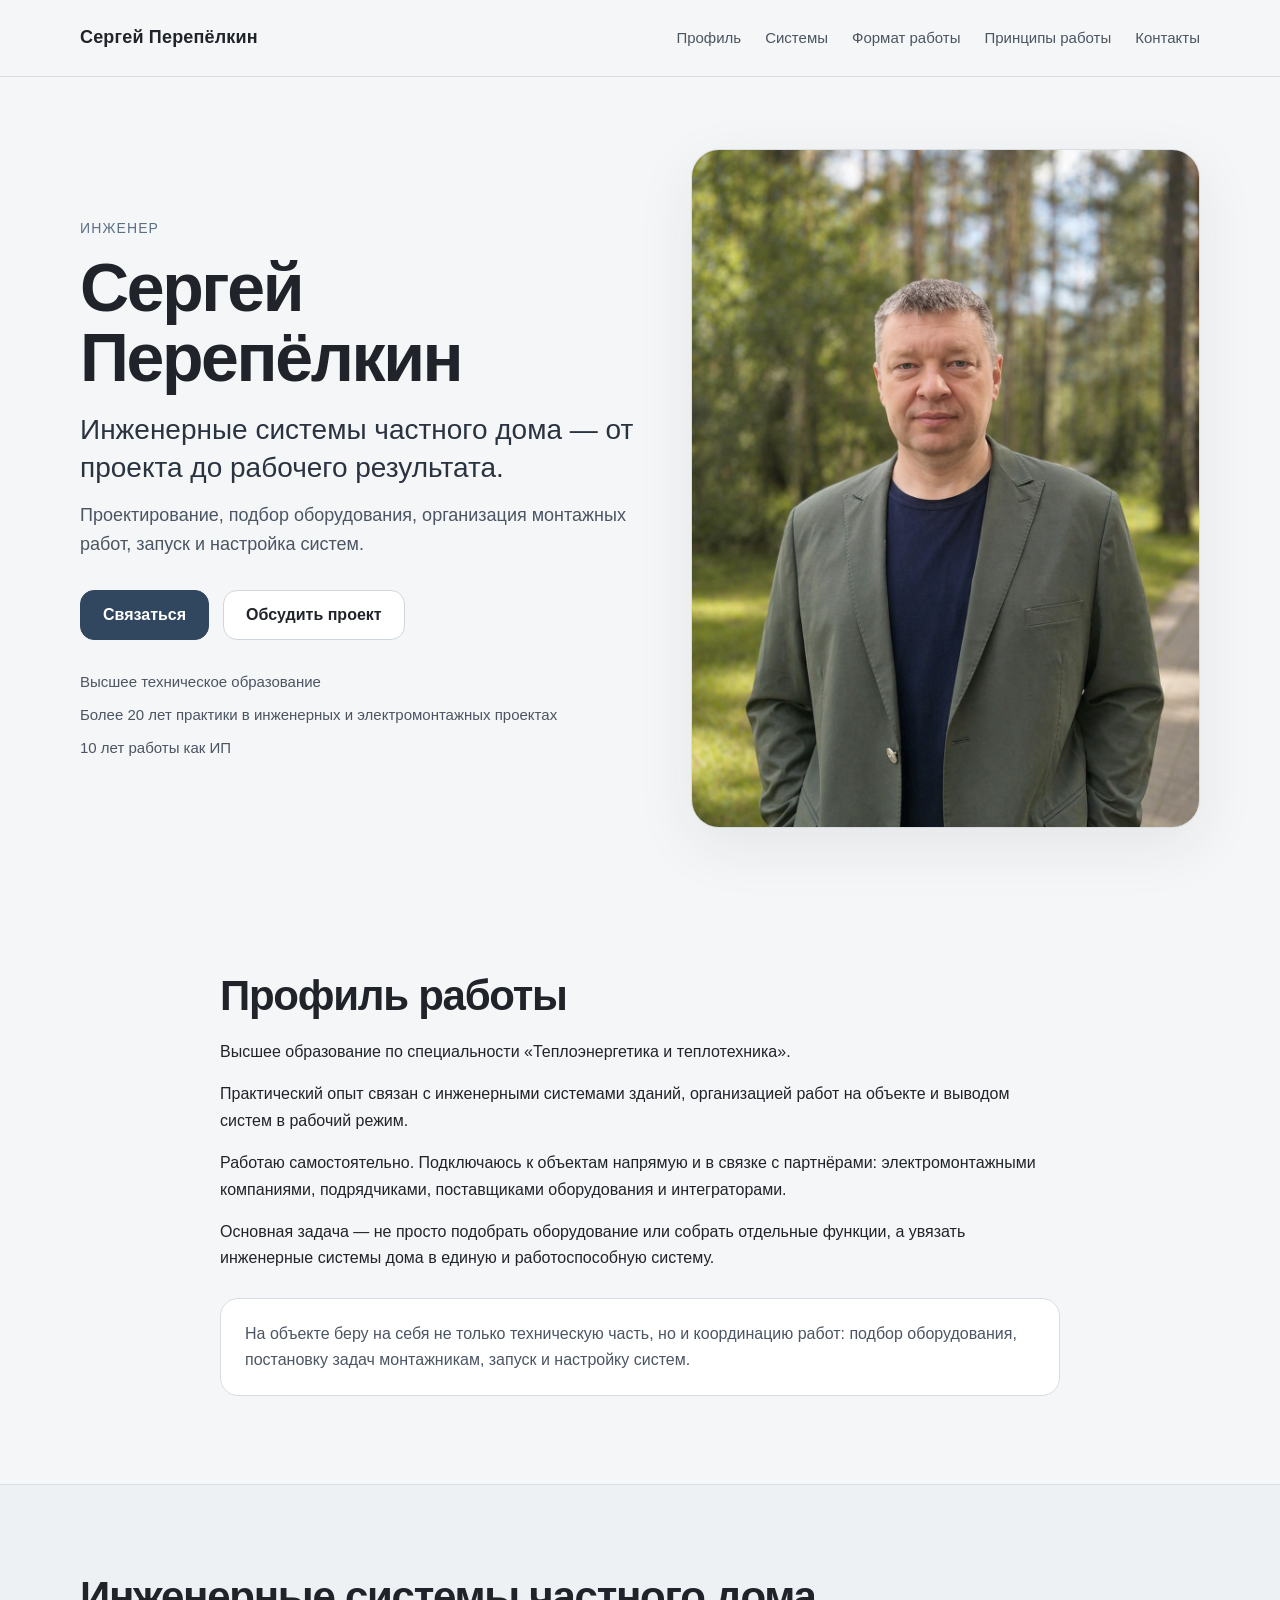
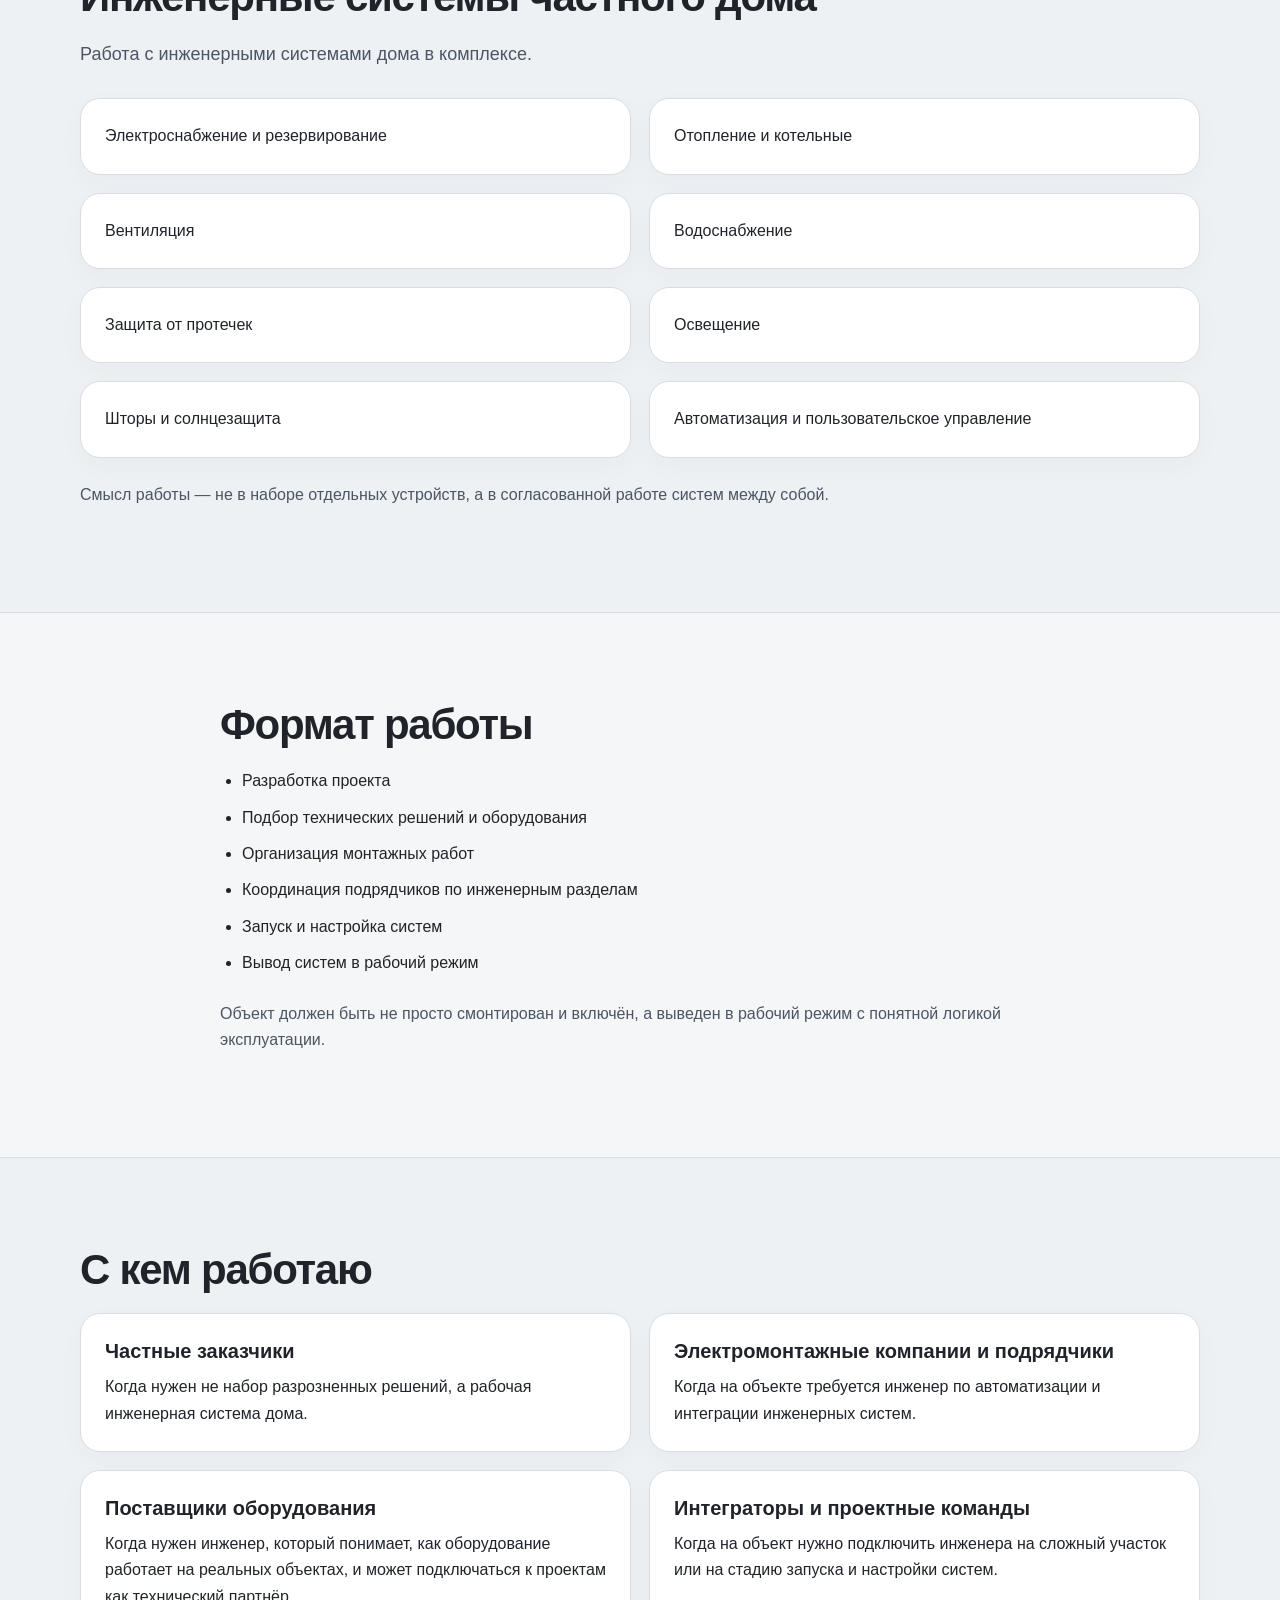
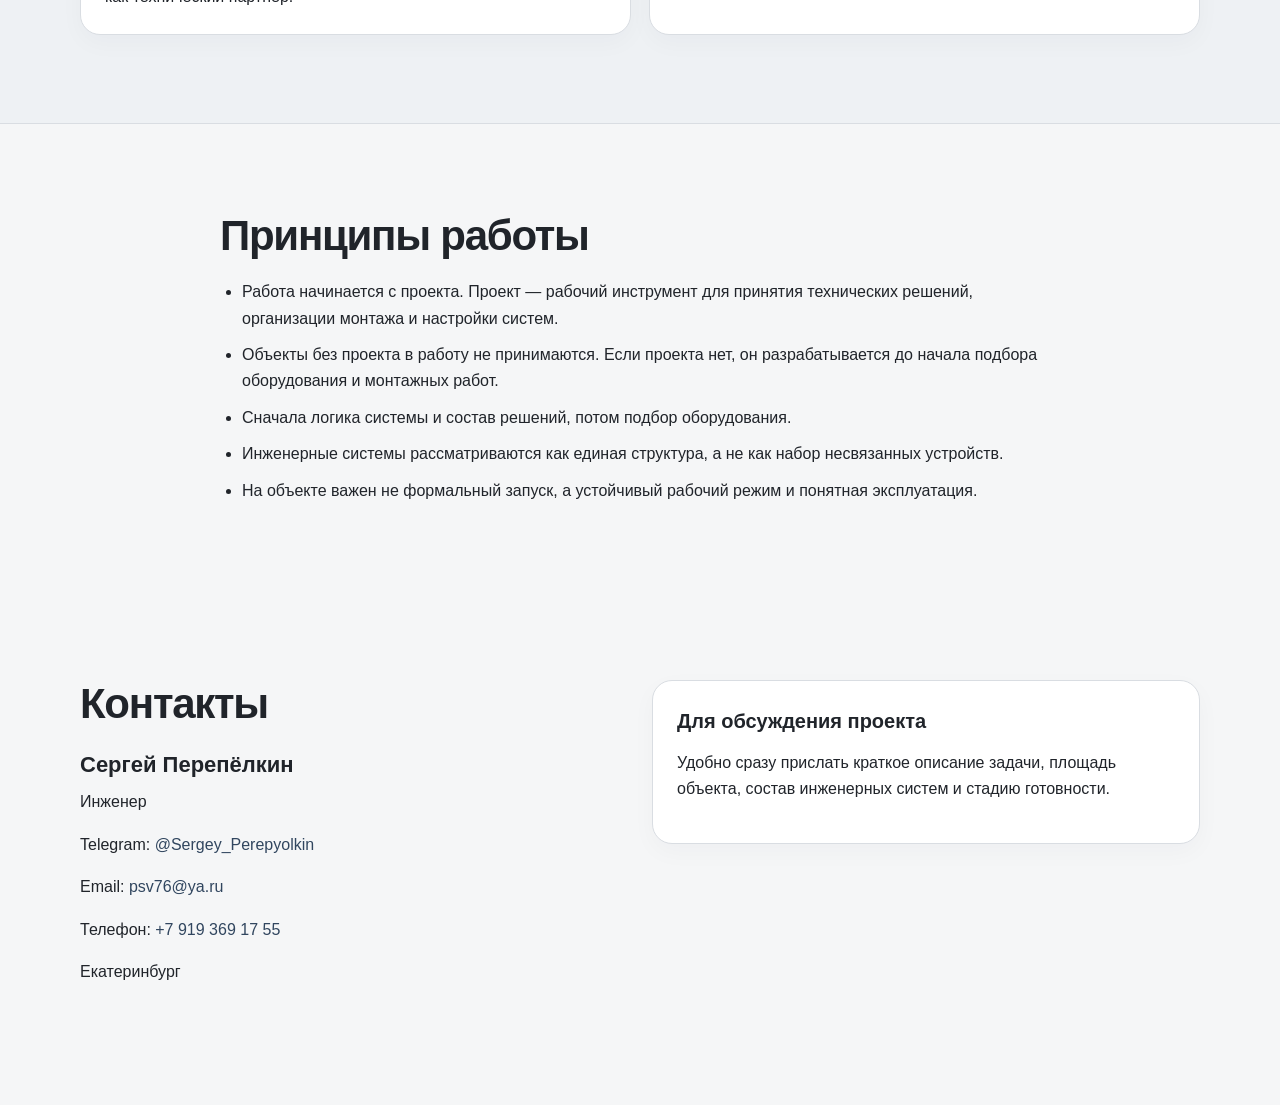
==== commit 94584f54: "Update index.html" ====
--- a/index.html
+++ b/index.html
@@ -4,7 +4,7 @@
   <meta charset="utf-8">
   <meta name="viewport" content="width=device-width, initial-scale=1">
   <title>Сергей Перепёлкин — инженер</title>
-  <meta name="description" content="Сергей Перепёлкин — инженер. Инженерные системы частного дома: проект, подбор решений, организация монтажных работ, запуск и настройка систем на объекте.">
+  <meta name="description" content="Сергей Перепёлкин — инженер. Инженерные системы частного дома: проектирование, подбор решений, организация монтажных работ, запуск и настройка систем.">
   <link rel="stylesheet" href="style.css">
 </head>
 <body>
@@ -37,11 +37,11 @@
           <h1>Сергей Перепёлкин</h1>
 
           <p class="lead">
-            Инженерные системы частного дома — от проекта до ввода в работу.
+            Инженерные системы частного дома — от проекта до рабочего результата.
           </p>
 
           <p class="hero-description">
-            Проект, подбор решений, организация монтажных работ, запуск и настройка систем на объекте.
+            Проектирование, подбор оборудования, организация монтажных работ, запуск и настройка систем.
           </p>
 
           <div class="hero-actions">
@@ -71,7 +71,7 @@
         </p>
 
         <p>
-          Практический опыт связан с инженерными системами зданий, организацией работ на объекте и доведением объекта до рабочего состояния.
+          Практический опыт связан с инженерными системами зданий, организацией работ на объекте и выводом систем в рабочий режим.
         </p>
 
         <p>
@@ -79,11 +79,11 @@
         </p>
 
         <p>
-          Основная задача — не просто подобрать оборудование или собрать отдельные функции, а увязать инженерные системы дома в понятную и работоспособную систему.
+          Основная задача — не просто подобрать оборудование или собрать отдельные функции, а увязать инженерные системы дома в единую и работоспособную систему.
         </p>
 
         <div class="profile-note">
-          На объекте беру на себя не только технические решения, но и рабочую координацию: подбор оборудования, постановку задач монтажникам, запуск и настройку систем.
+          На объекте беру на себя не только техническую часть, но и координацию работ: подбор оборудования, постановку задач монтажникам, запуск и настройку систем.
         </div>
       </div>
     </section>
@@ -127,7 +127,7 @@
         </ul>
 
         <p class="section-note">
-          Объект должен быть не просто смонтирован и включен, а приведён в рабочее состояние с понятной логикой эксплуатации.
+          Объект должен быть не просто смонтирован и включён, а выведен в рабочий режим с понятной логикой эксплуатации.
         </p>
       </div>
     </section>
@@ -149,7 +149,7 @@
 
           <article class="card">
             <h3>Поставщики оборудования</h3>
-            <p>Когда нужен инженер, который понимает применение решений на реальных объектах и может подключаться к проектам как технический партнёр.</p>
+            <p>Когда нужен инженер, который понимает, как оборудование работает на реальных объектах, и может подключаться к проектам как технический партнёр.</p>
           </article>
 
           <article class="card">
@@ -165,7 +165,7 @@
         <h2>Принципы работы</h2>
 
         <ul class="list">
-          <li>Работа начинается с проекта. Проект — рабочий инструмент для принятия технических решений, организации монтажа и последующей настройки систем.</li>
+          <li>Работа начинается с проекта. Проект — рабочий инструмент для принятия технических решений, организации монтажа и настройки систем.</li>
           <li>Объекты без проекта в работу не принимаются. Если проекта нет, он разрабатывается до начала подбора оборудования и монтажных работ.</li>
           <li>Сначала логика системы и состав решений, потом подбор оборудования.</li>
           <li>Инженерные системы рассматриваются как единая структура, а не как набор несвязанных устройств.</li>
--- a/style.css
+++ b/style.css
@@ -279,6 +279,16 @@
   font-size: 22px;
   font-weight: 600;
   margin-bottom: 6px;
+}
+
+.contact-link {
+  color: #31465f;
+  font-weight: 500;
+  word-break: break-word;
+}
+
+.contact-link:hover {
+  text-decoration: underline;
 }
 
 .contact-box {
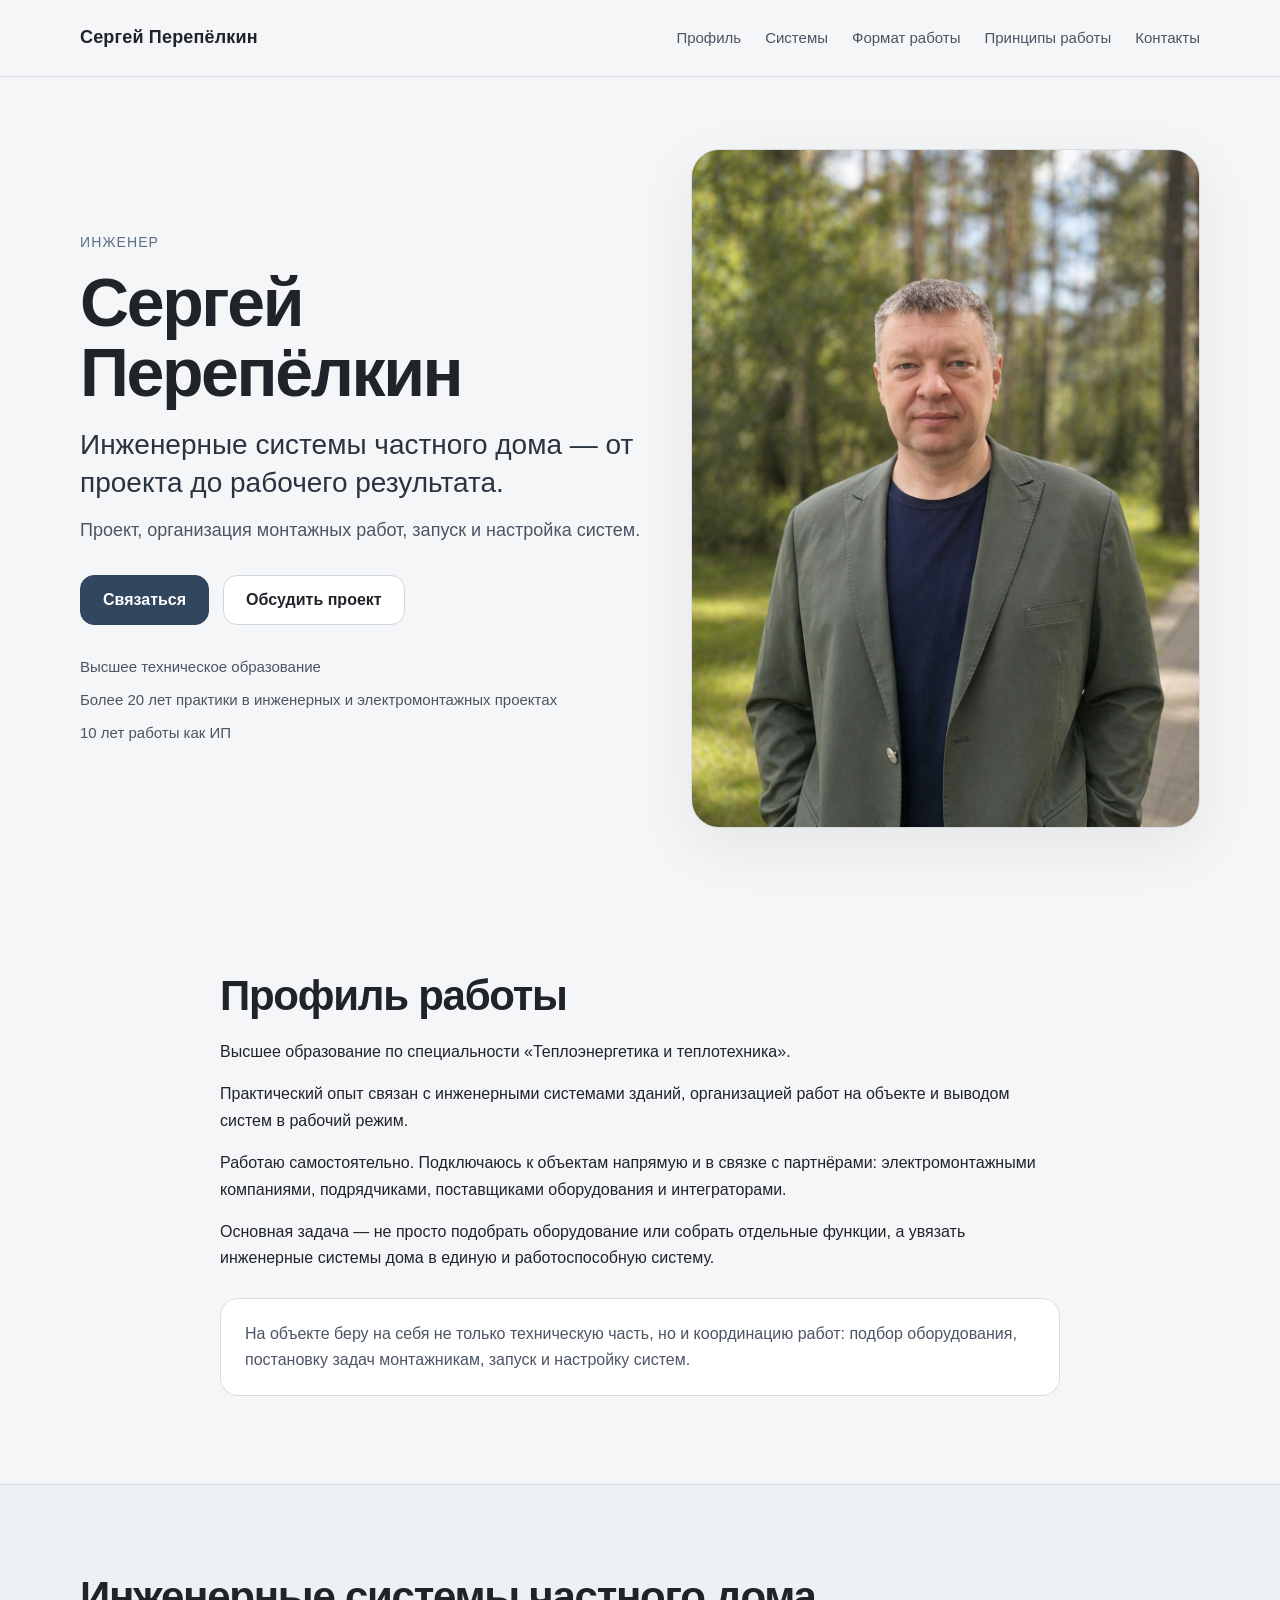
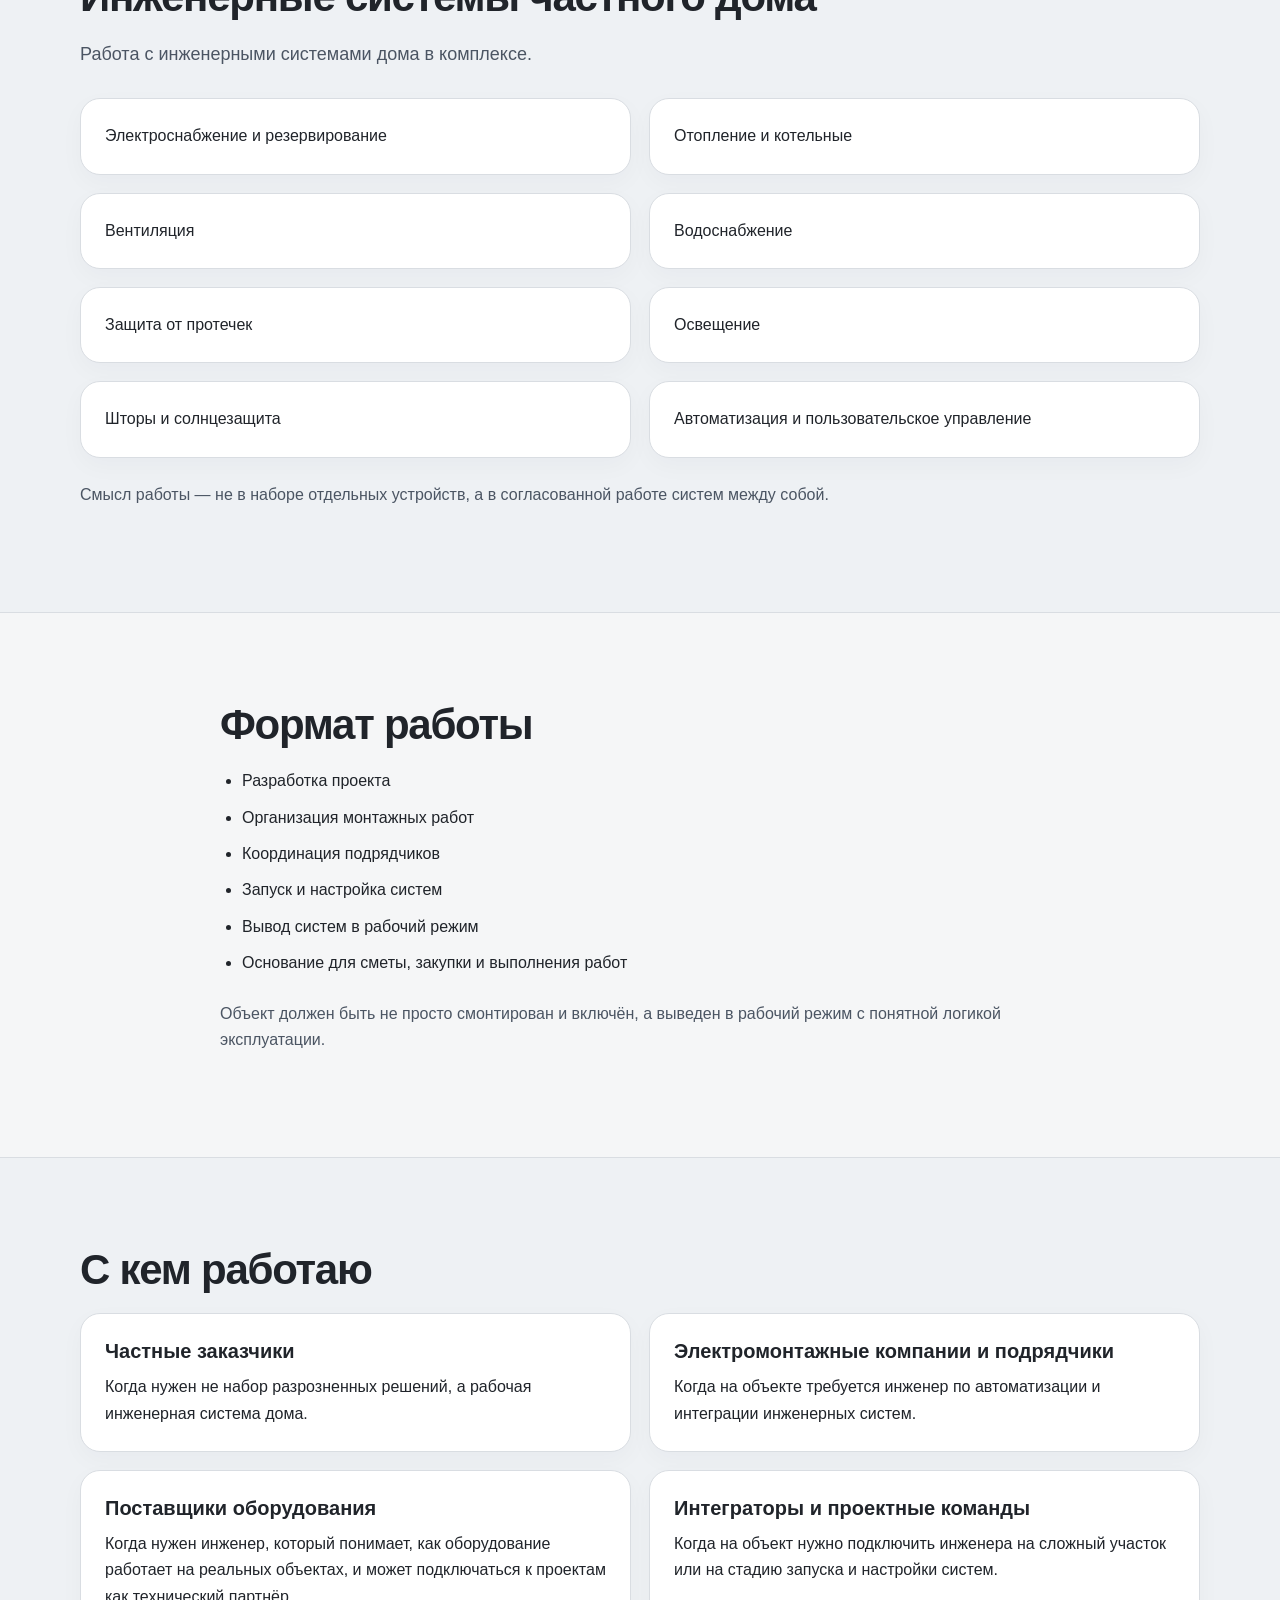
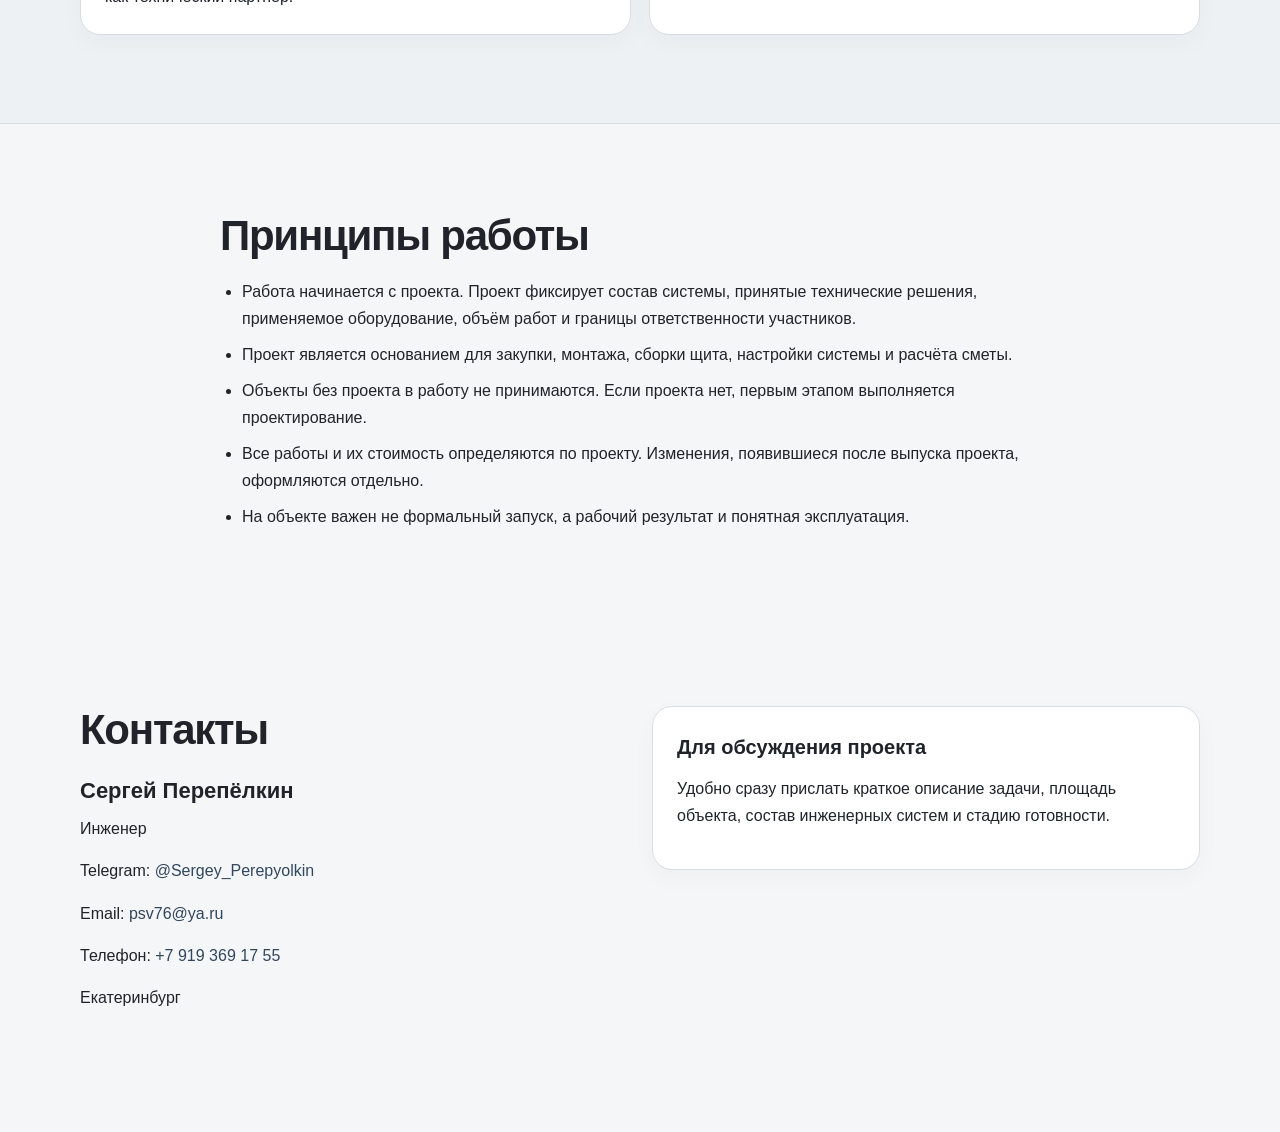
==== commit 69b1a803: "Update index.html" ====
--- a/index.html
+++ b/index.html
@@ -4,7 +4,7 @@
   <meta charset="utf-8">
   <meta name="viewport" content="width=device-width, initial-scale=1">
   <title>Сергей Перепёлкин — инженер</title>
-  <meta name="description" content="Сергей Перепёлкин — инженер. Инженерные системы частного дома: проектирование, подбор решений, организация монтажных работ, запуск и настройка систем.">
+  <meta name="description" content="Сергей Перепёлкин — инженер. Инженерные системы частного дома: проект, организация монтажных работ, запуск и настройка систем на объекте.">
   <link rel="stylesheet" href="style.css">
 </head>
 <body>
@@ -41,7 +41,7 @@
           </p>
 
           <p class="hero-description">
-            Проектирование, подбор оборудования, организация монтажных работ, запуск и настройка систем.
+            Проект, организация монтажных работ, запуск и настройка систем.
           </p>
 
           <div class="hero-actions">
@@ -119,11 +119,11 @@
 
         <ul class="list">
           <li>Разработка проекта</li>
-          <li>Подбор технических решений и оборудования</li>
           <li>Организация монтажных работ</li>
-          <li>Координация подрядчиков по инженерным разделам</li>
+          <li>Координация подрядчиков</li>
           <li>Запуск и настройка систем</li>
           <li>Вывод систем в рабочий режим</li>
+          <li>Основание для сметы, закупки и выполнения работ</li>
         </ul>
 
         <p class="section-note">
@@ -165,11 +165,11 @@
         <h2>Принципы работы</h2>
 
         <ul class="list">
-          <li>Работа начинается с проекта. Проект — рабочий инструмент для принятия технических решений, организации монтажа и настройки систем.</li>
-          <li>Объекты без проекта в работу не принимаются. Если проекта нет, он разрабатывается до начала подбора оборудования и монтажных работ.</li>
-          <li>Сначала логика системы и состав решений, потом подбор оборудования.</li>
-          <li>Инженерные системы рассматриваются как единая структура, а не как набор несвязанных устройств.</li>
-          <li>На объекте важен не формальный запуск, а устойчивый рабочий режим и понятная эксплуатация.</li>
+          <li>Работа начинается с проекта. Проект фиксирует состав системы, принятые технические решения, применяемое оборудование, объём работ и границы ответственности участников.</li>
+          <li>Проект является основанием для закупки, монтажа, сборки щита, настройки системы и расчёта сметы.</li>
+          <li>Объекты без проекта в работу не принимаются. Если проекта нет, первым этапом выполняется проектирование.</li>
+          <li>Все работы и их стоимость определяются по проекту. Изменения, появившиеся после выпуска проекта, оформляются отдельно.</li>
+          <li>На объекте важен не формальный запуск, а рабочий результат и понятная эксплуатация.</li>
         </ul>
       </div>
     </section>
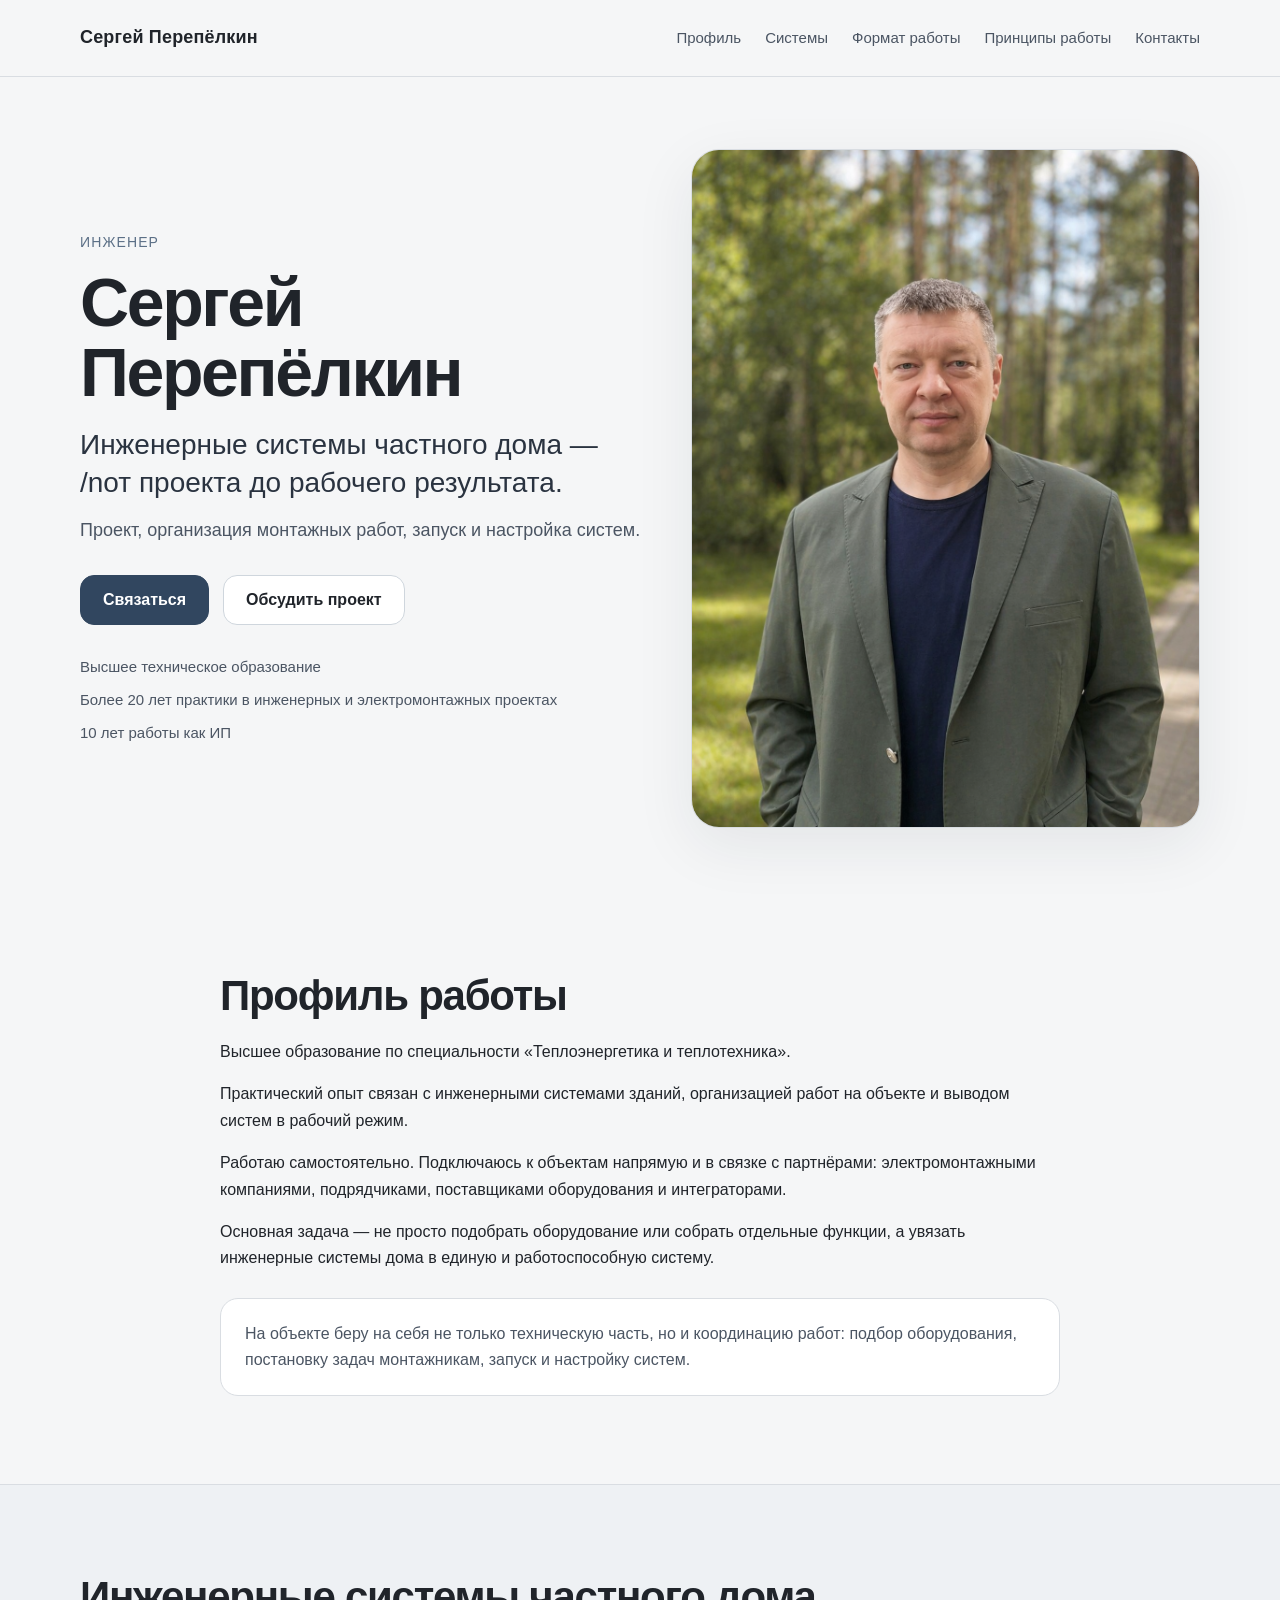
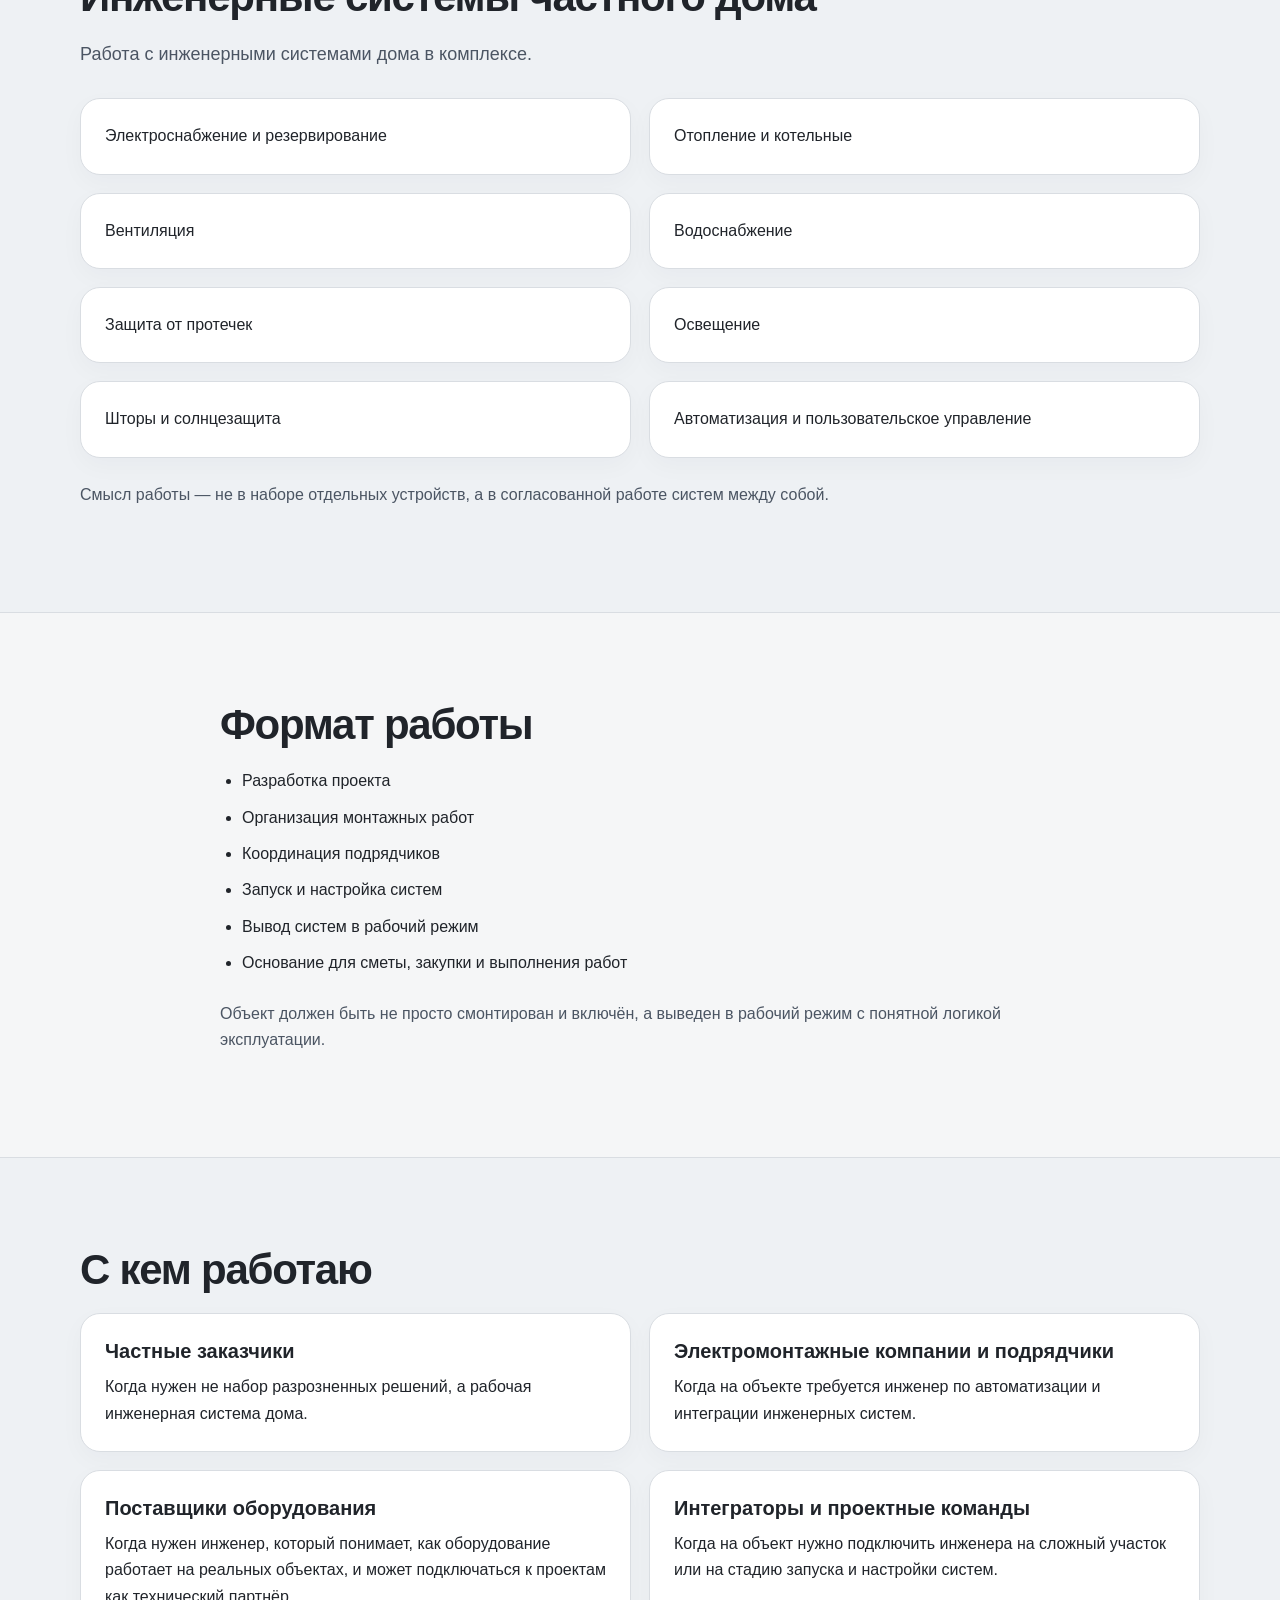
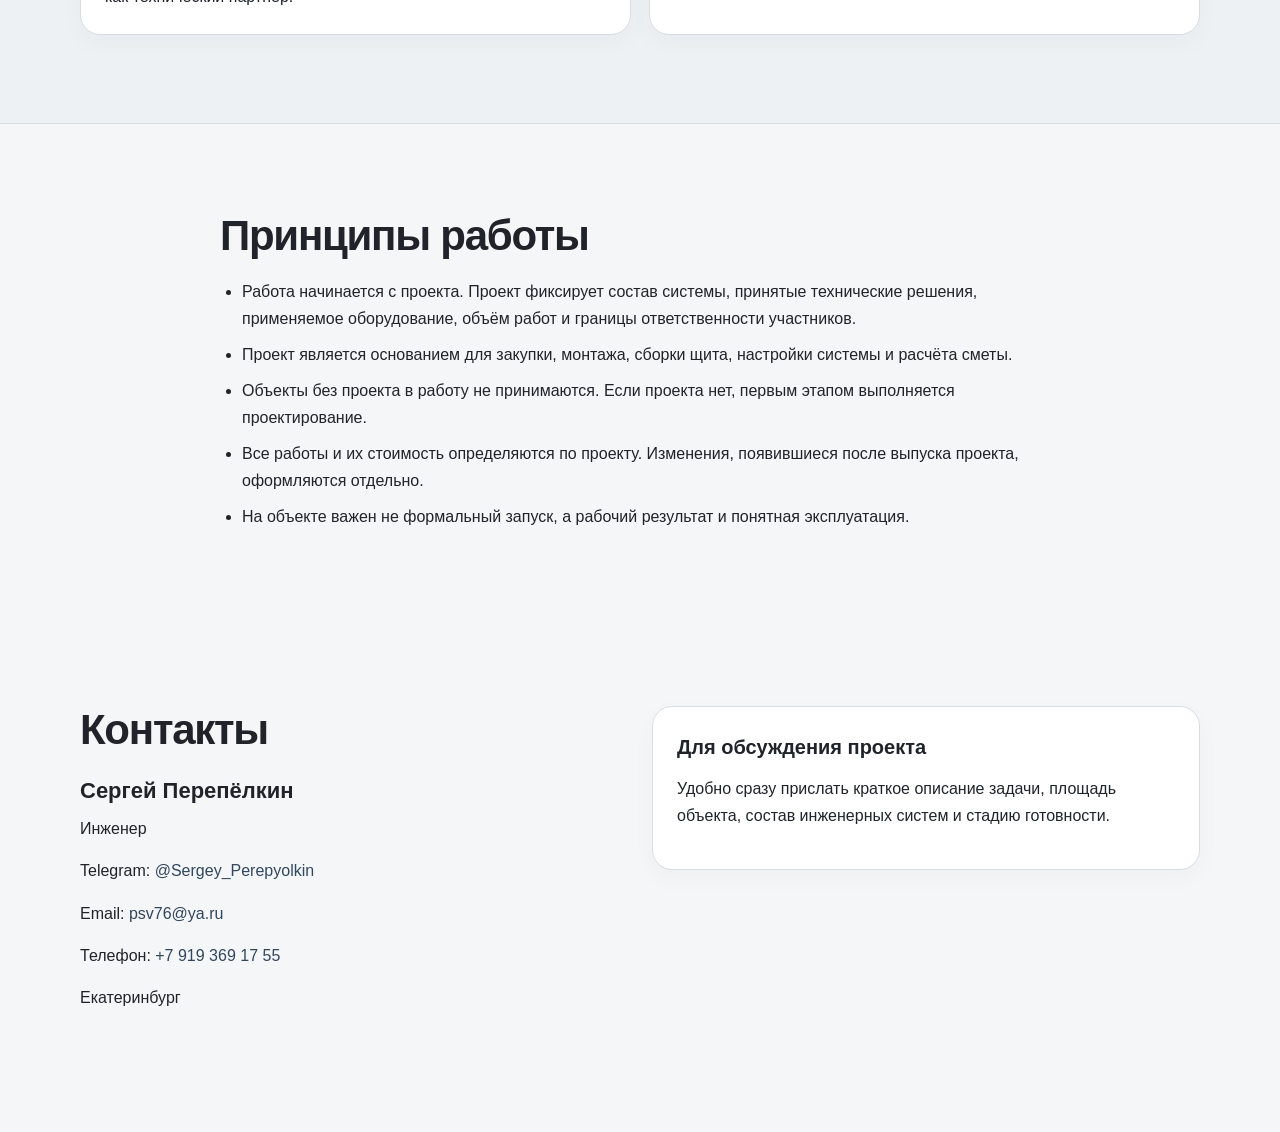
==== commit 888c030a: "Fix line break in hero description text" ====
--- a/index.html
+++ b/index.html
@@ -37,7 +37,7 @@
           <h1>Сергей Перепёлкин</h1>
 
           <p class="lead">
-            Инженерные системы частного дома — от проекта до рабочего результата.
+            Инженерные системы частного дома — /nот проекта до рабочего результата.
           </p>
 
           <p class="hero-description">
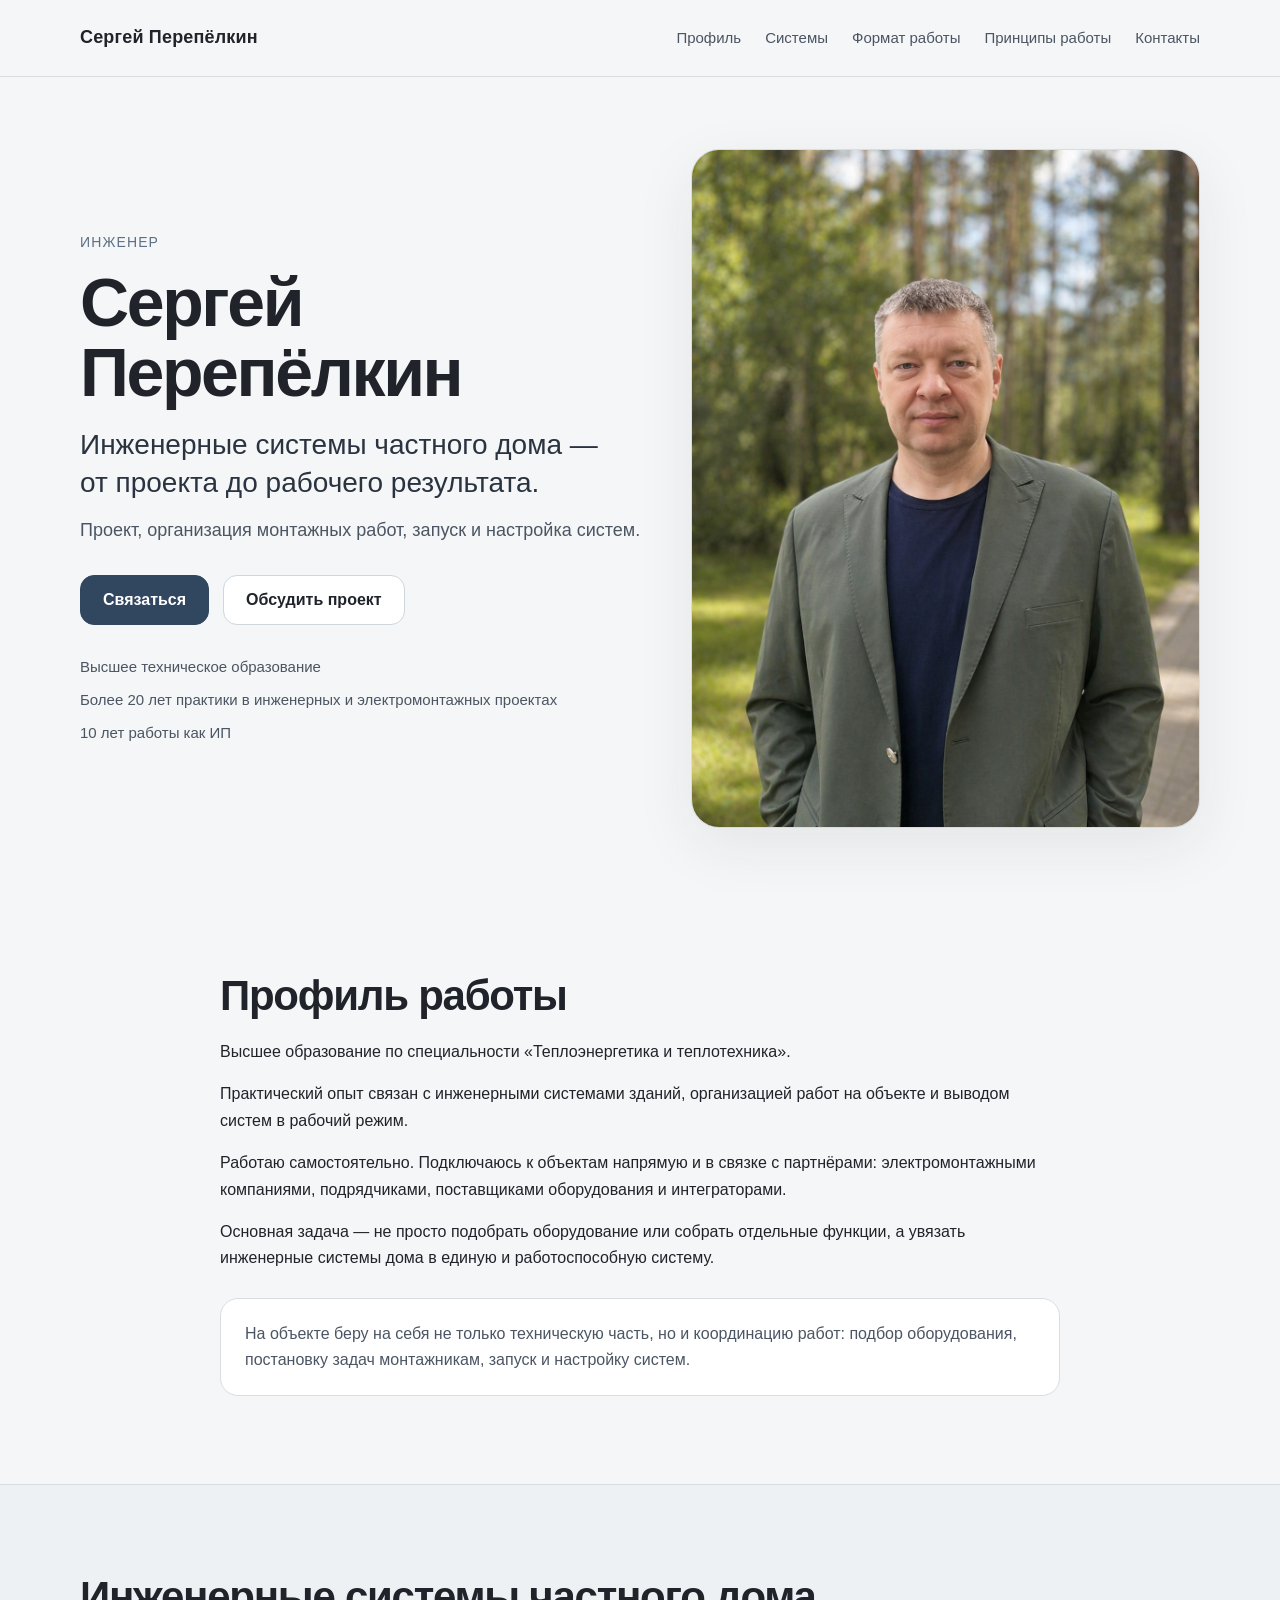
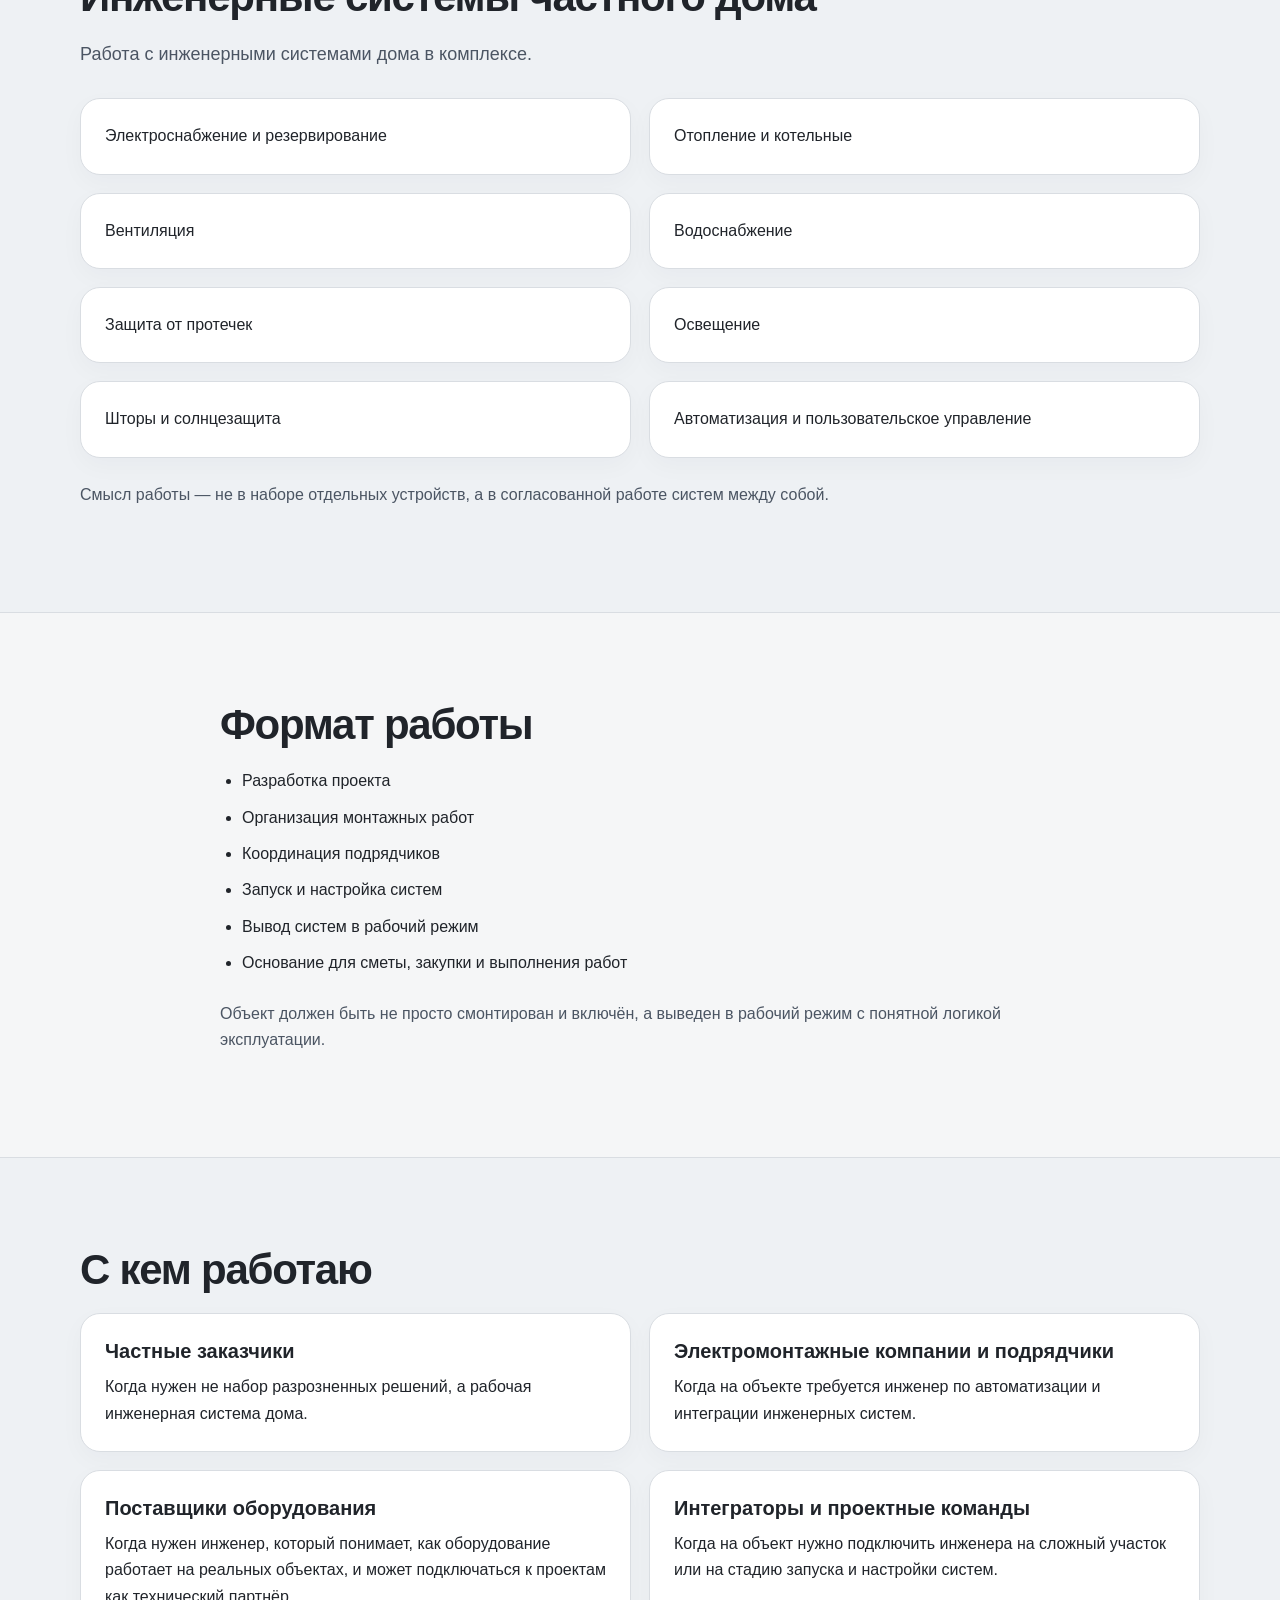
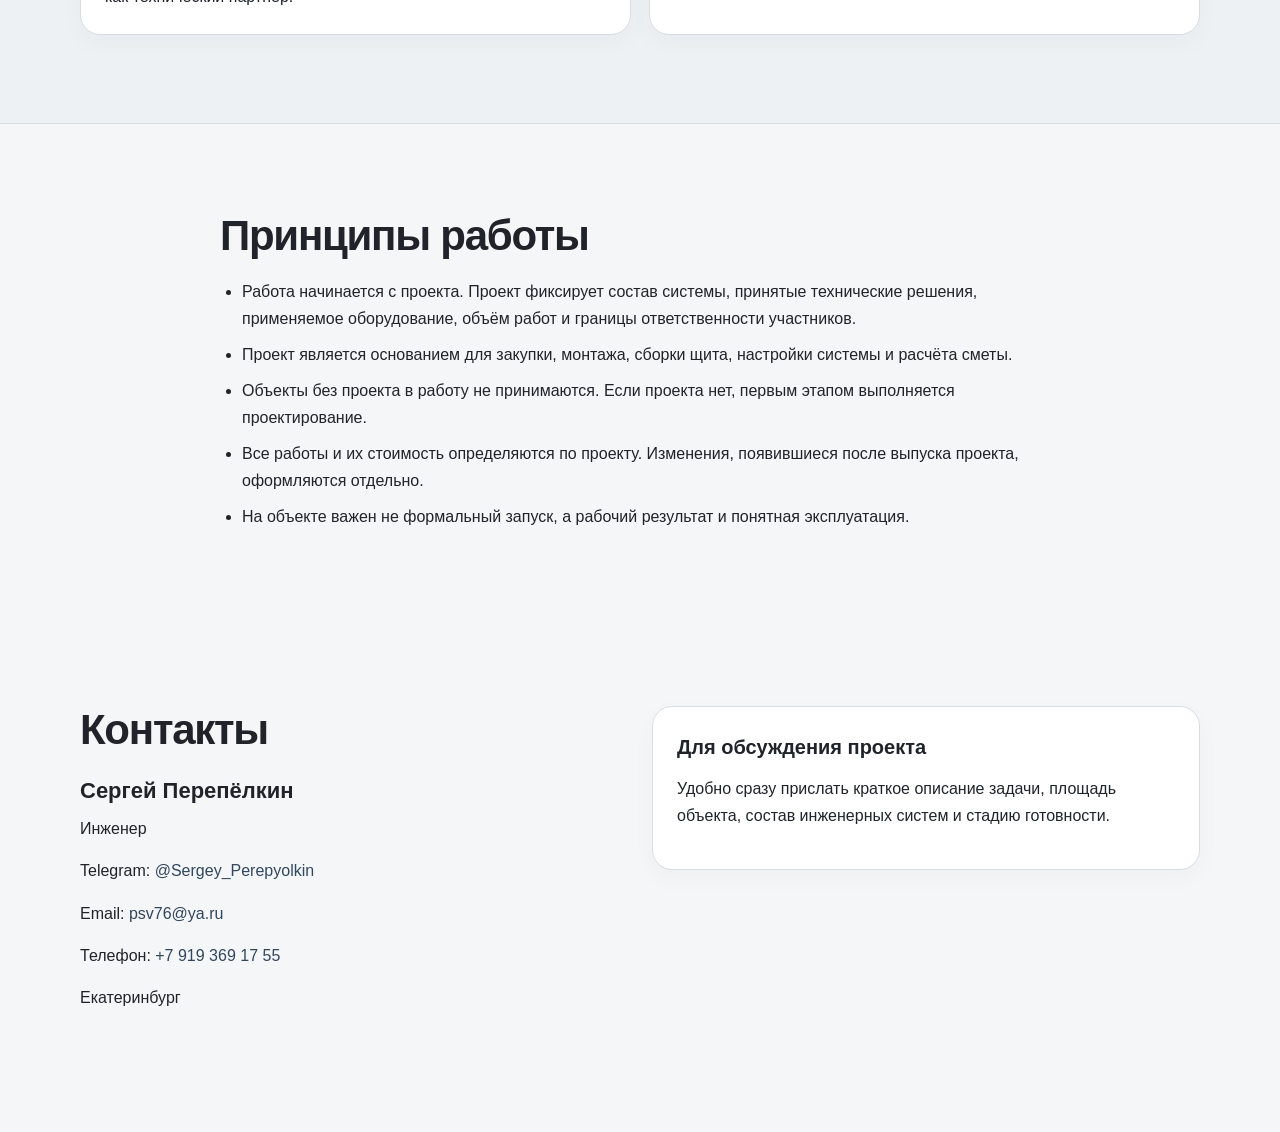
==== commit 626f6c4f: "Fix line break in project description" ====
--- a/index.html
+++ b/index.html
@@ -37,7 +37,7 @@
           <h1>Сергей Перепёлкин</h1>
 
           <p class="lead">
-            Инженерные системы частного дома — /nот проекта до рабочего результата.
+            Инженерные системы частного дома — <br>от проекта до рабочего результата.
           </p>
 
           <p class="hero-description">
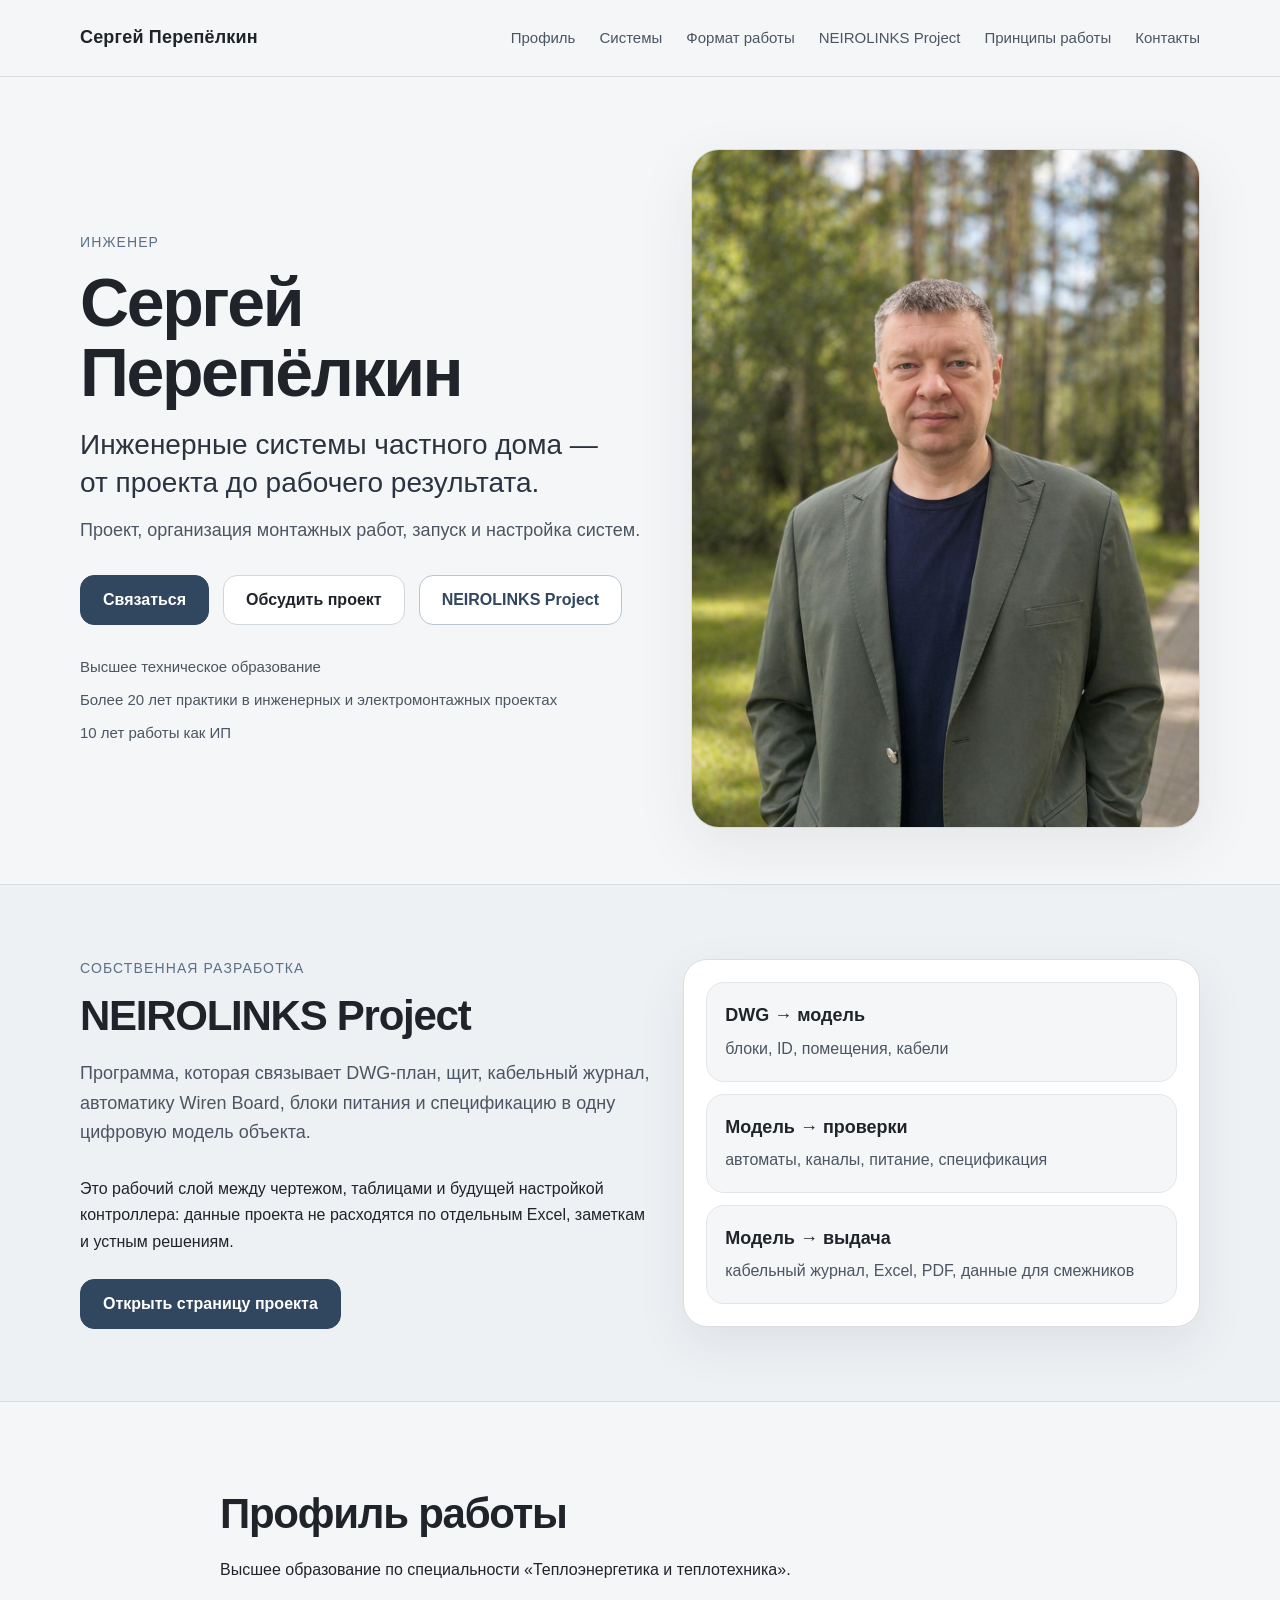
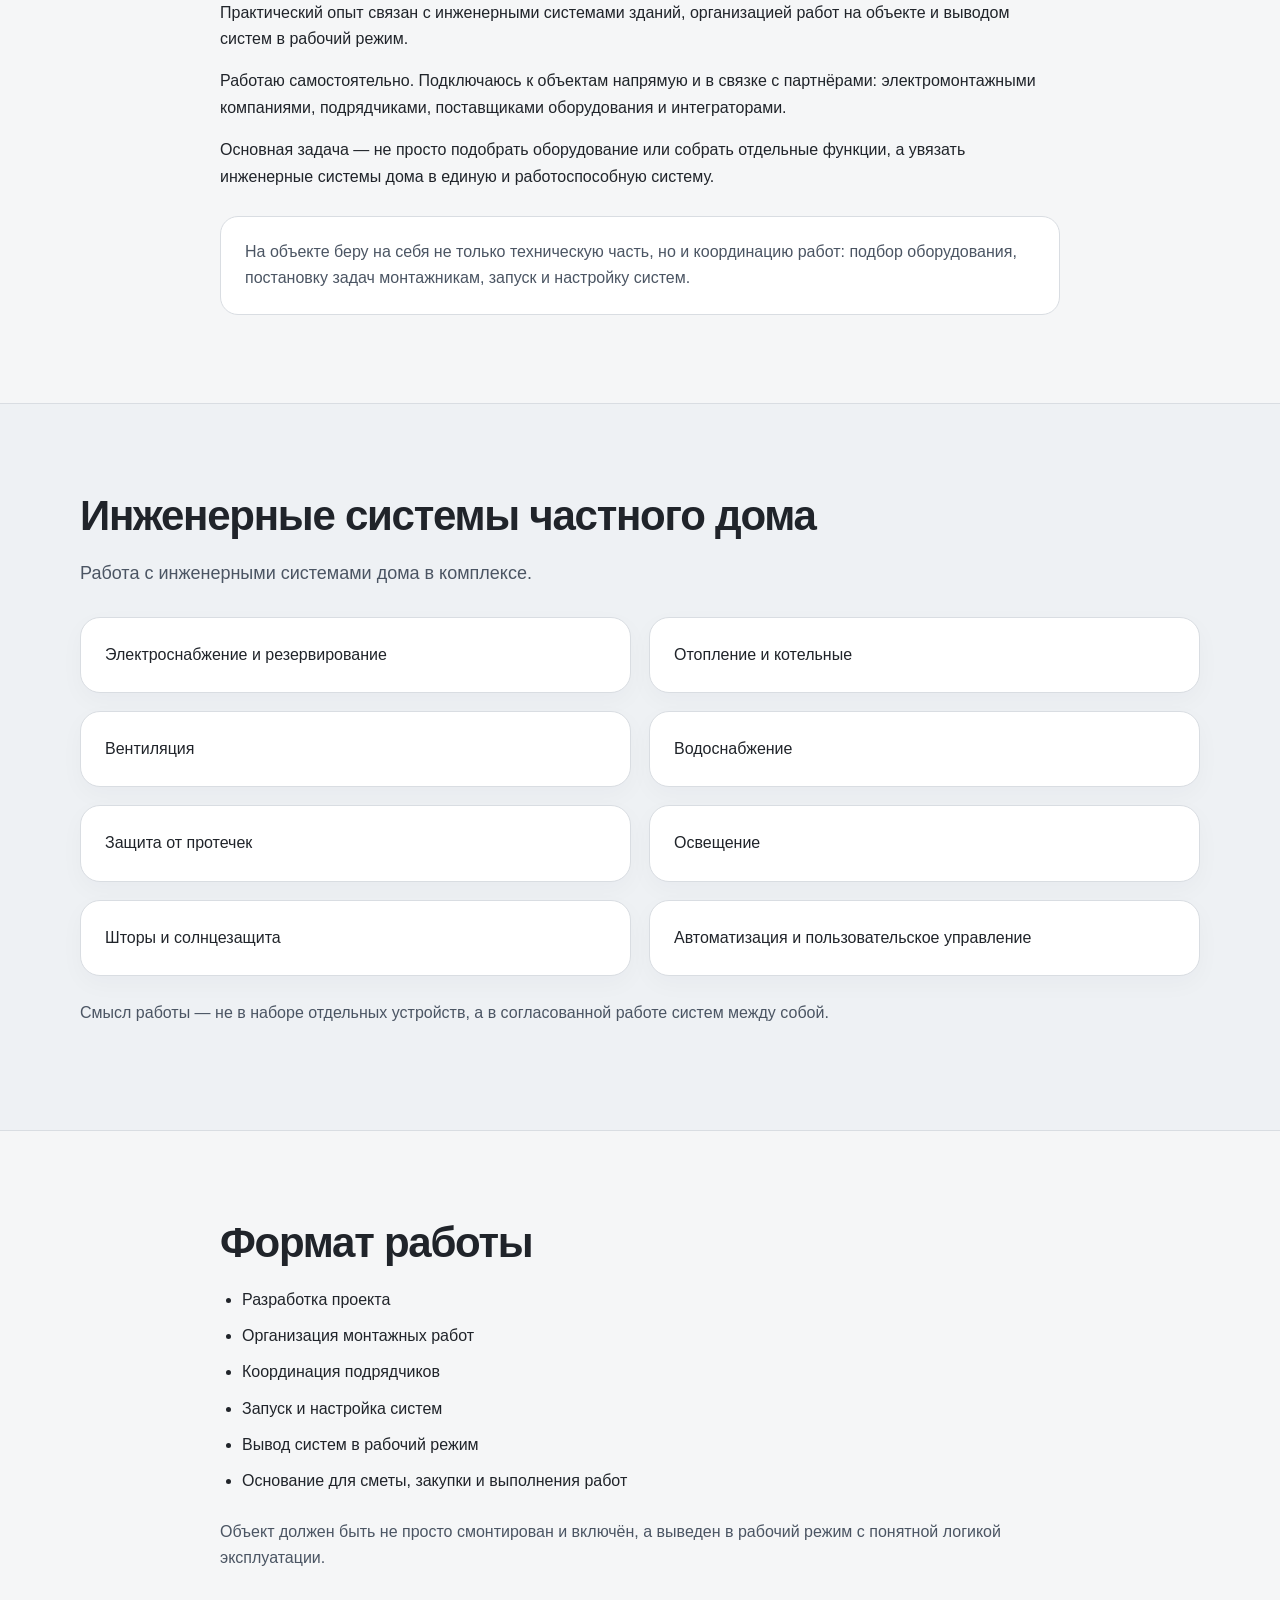
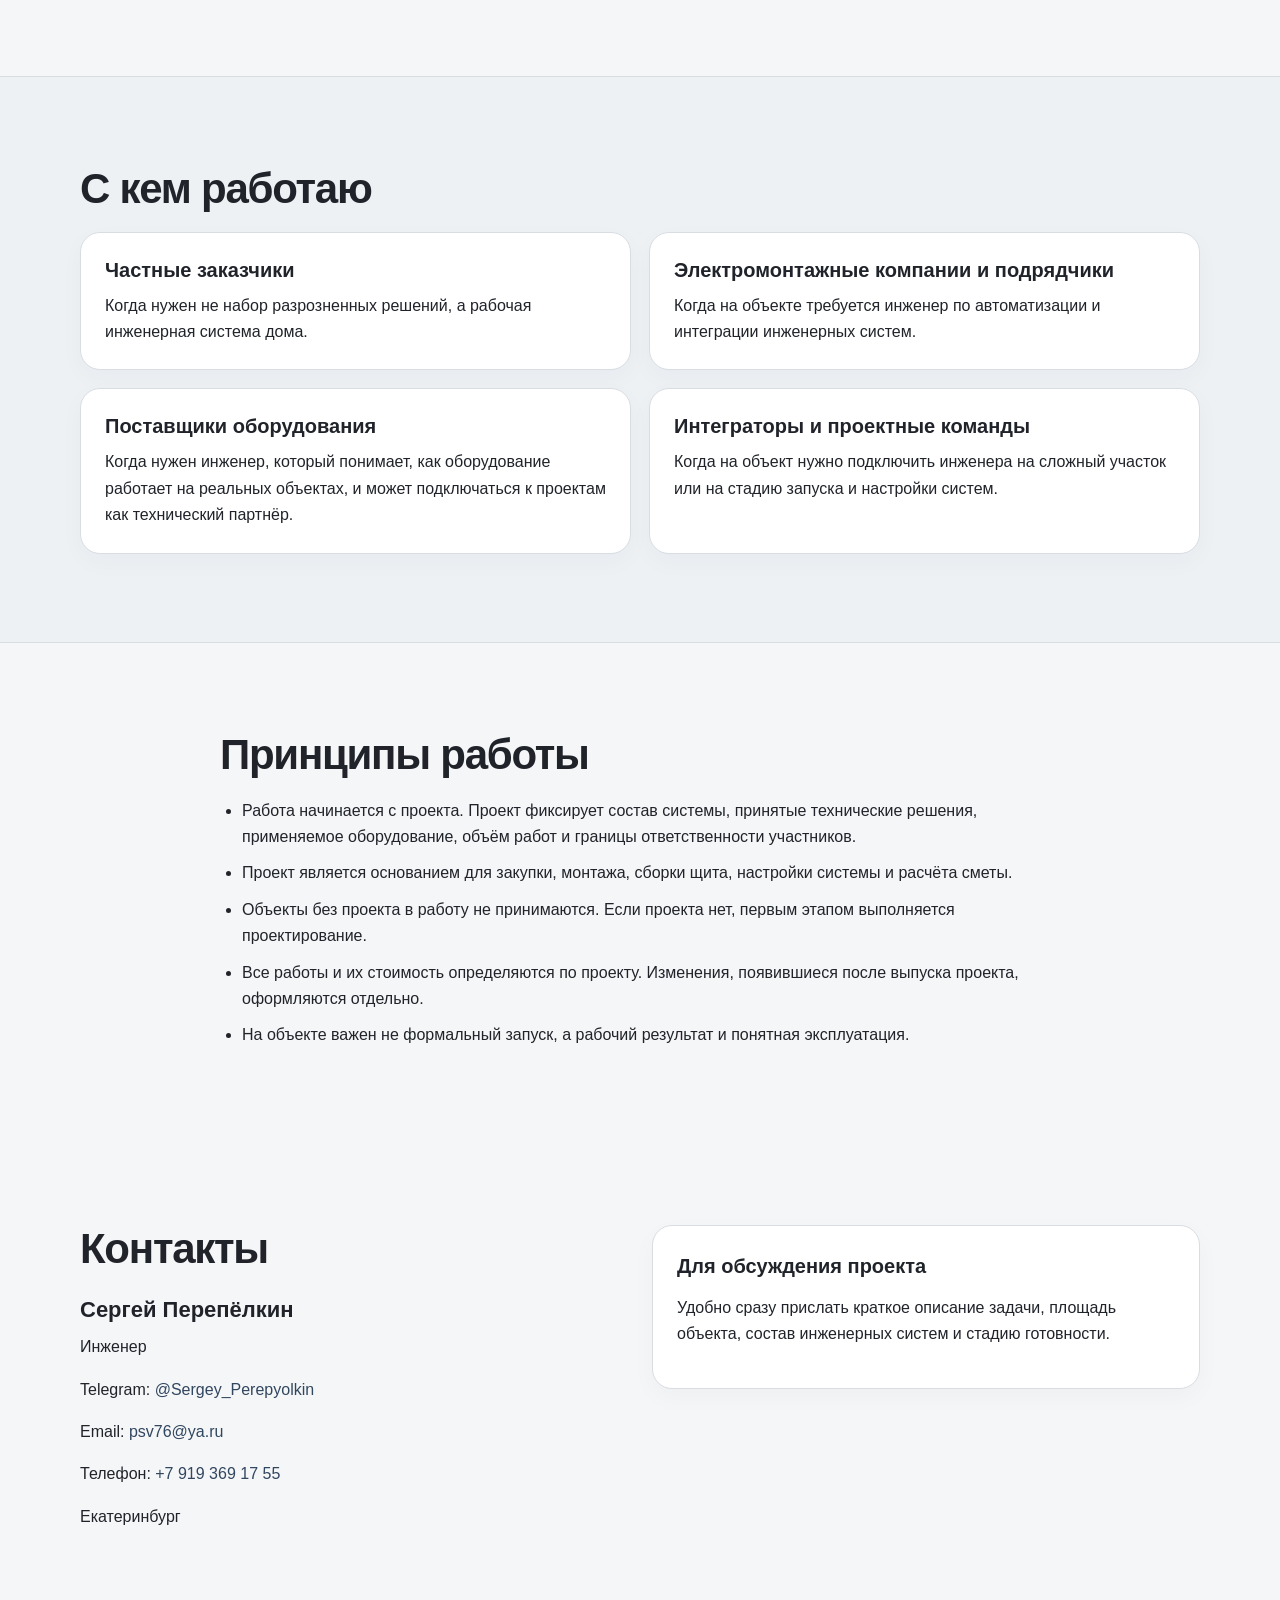
==== commit f868f934: "Button on NL Project" ====
--- a/index.html
+++ b/index.html
@@ -22,6 +22,7 @@
         <a href="#profile">Профиль</a>
         <a href="#systems">Системы</a>
         <a href="#work">Формат работы</a>
+        <a href="#nl-project">NEIROLINKS Project</a>
         <a href="#approach">Принципы работы</a>
         <a href="#contacts">Контакты</a>
       </nav>
@@ -47,6 +48,7 @@
           <div class="hero-actions">
             <a class="button button-primary" href="#contacts">Связаться</a>
             <a class="button button-secondary" href="#work">Обсудить проект</a>
+            <a class="button button-project" href="/nl-project/">NEIROLINKS Project</a>
           </div>
 
           <div class="hero-facts">
@@ -58,6 +60,44 @@
 
         <div class="hero-visual">
           <img class="hero-photo" src="images/Photo_psv_main.png" alt="Сергей Перепёлкин">
+        </div>
+      </div>
+    </section>
+
+    <section id="nl-project" class="section section-alt nl-project-section">
+      <div class="container nl-project-grid">
+        <div>
+          <p class="eyebrow">Собственная разработка</p>
+          <h2>NEIROLINKS Project</h2>
+
+          <p class="section-intro">
+            Программа, которая связывает DWG-план, щит, кабельный журнал,
+            автоматику Wiren Board, блоки питания и спецификацию в одну цифровую модель объекта.
+          </p>
+
+          <p>
+            Это рабочий слой между чертежом, таблицами и будущей настройкой контроллера:
+            данные проекта не расходятся по отдельным Excel, заметкам и устным решениям.
+          </p>
+
+          <div class="nl-project-actions">
+            <a class="button button-primary" href="/nl-project/">Открыть страницу проекта</a>
+          </div>
+        </div>
+
+        <div class="nl-project-card" aria-label="Логика NEIROLINKS Project">
+          <div class="nl-project-flow-item">
+            <strong>DWG → модель</strong>
+            <span>блоки, ID, помещения, кабели</span>
+          </div>
+          <div class="nl-project-flow-item">
+            <strong>Модель → проверки</strong>
+            <span>автоматы, каналы, питание, спецификация</span>
+          </div>
+          <div class="nl-project-flow-item">
+            <strong>Модель → выдача</strong>
+            <span>кабельный журнал, Excel, PDF, данные для смежников</span>
+          </div>
         </div>
       </div>
     </section>
--- a/style.css
+++ b/style.css
@@ -306,6 +306,63 @@
   margin-bottom: 12px;
 }
 
+
+.button-project {
+  background: #ffffff;
+  color: #31465f;
+  border-color: #b7c4d2;
+}
+
+.button-project:hover {
+  background: #eef1f4;
+}
+
+.nl-project-section {
+  padding: 72px 0;
+}
+
+.nl-project-grid {
+  display: grid;
+  grid-template-columns: minmax(0, 1.05fr) minmax(320px, 0.95fr);
+  gap: 32px;
+  align-items: center;
+}
+
+.nl-project-actions {
+  margin-top: 24px;
+}
+
+.nl-project-card {
+  background: #ffffff;
+  border: 1px solid #d9dde2;
+  border-radius: 24px;
+  padding: 22px;
+  box-shadow: 0 18px 50px rgba(25, 35, 49, 0.08);
+}
+
+.nl-project-flow-item {
+  padding: 18px 18px;
+  border-radius: 18px;
+  background: #f5f6f7;
+  border: 1px solid #e1e6eb;
+}
+
+.nl-project-flow-item + .nl-project-flow-item {
+  margin-top: 12px;
+}
+
+.nl-project-flow-item strong {
+  display: block;
+  margin-bottom: 5px;
+  font-size: 18px;
+  color: #20242a;
+}
+
+.nl-project-flow-item span {
+  display: block;
+  color: #4b5563;
+}
+
 @media (max-width: 980px) {
   .hero-grid {
     grid-template-columns: 1fr;
@@ -322,7 +379,8 @@
   }
 
   .contacts-grid,
-  .grid-two {
+  .grid-two,
+  .nl-project-grid {
     grid-template-columns: 1fr;
   }
 }
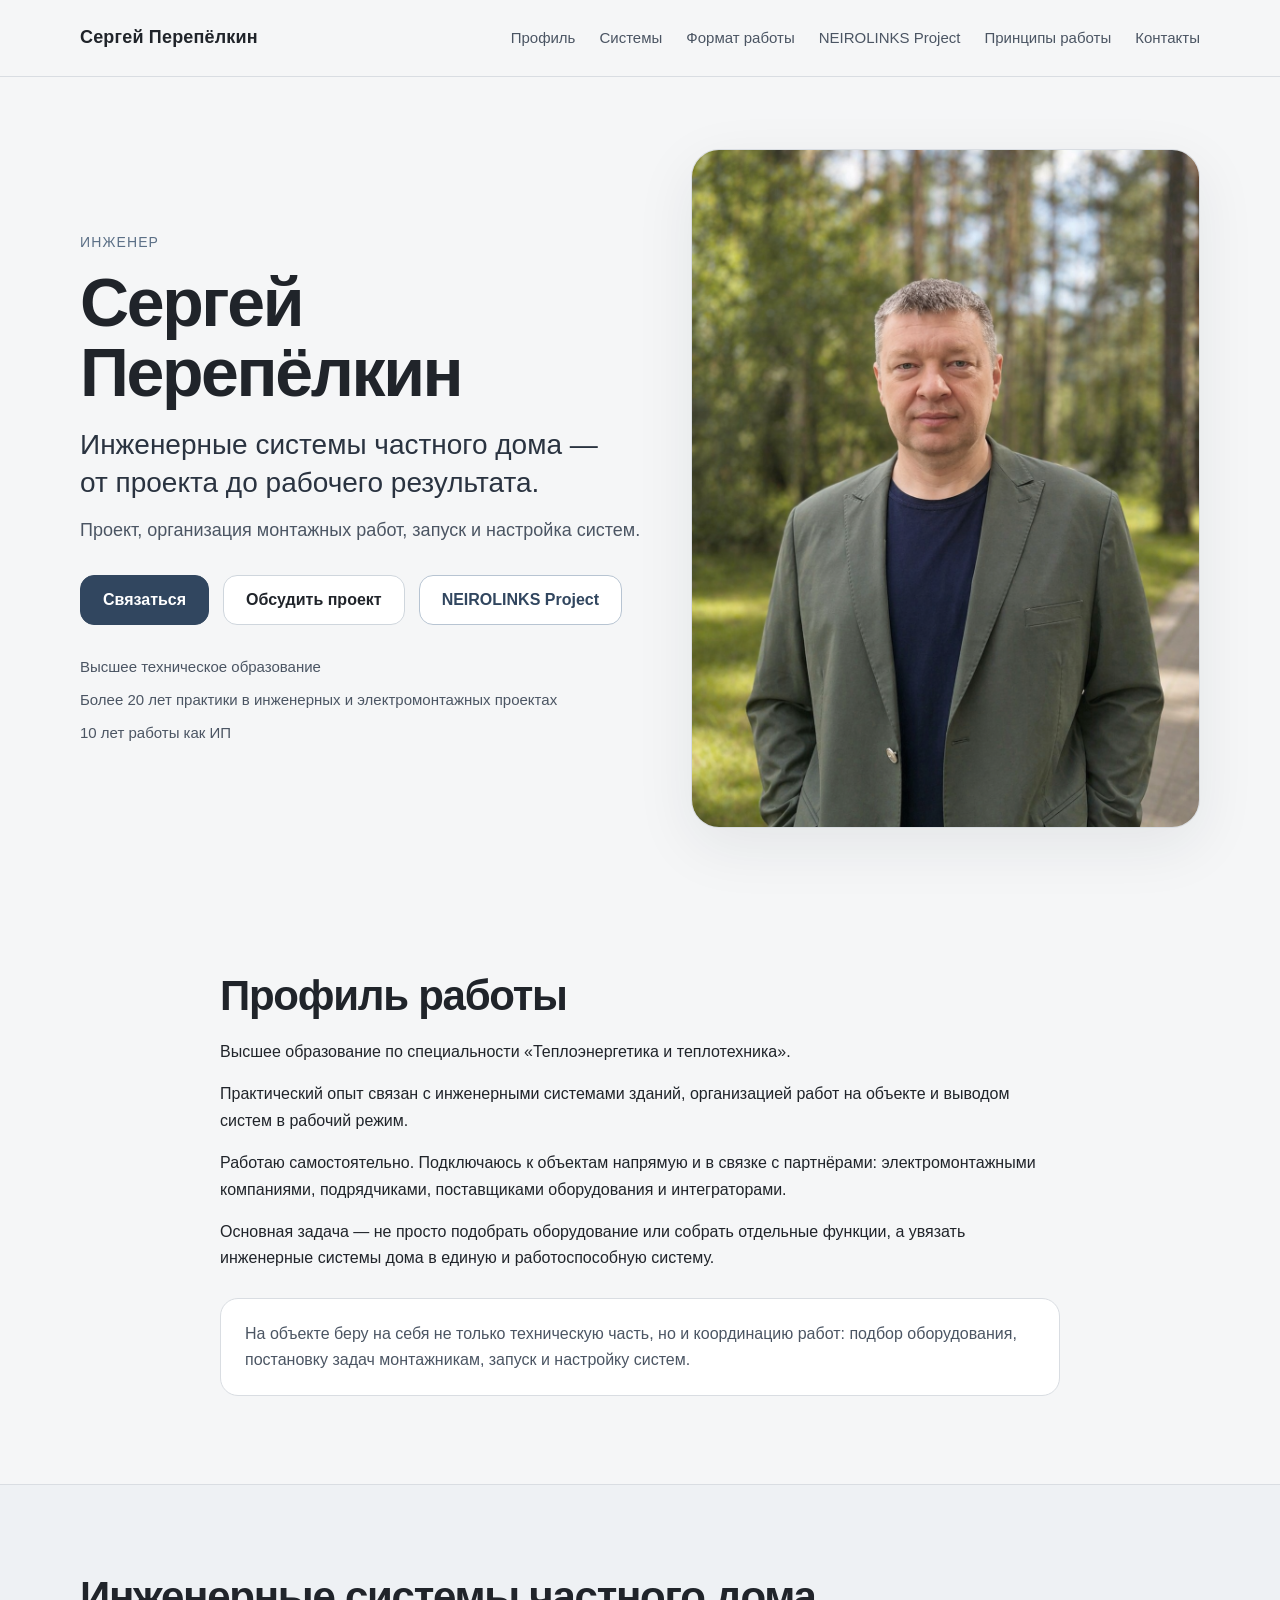
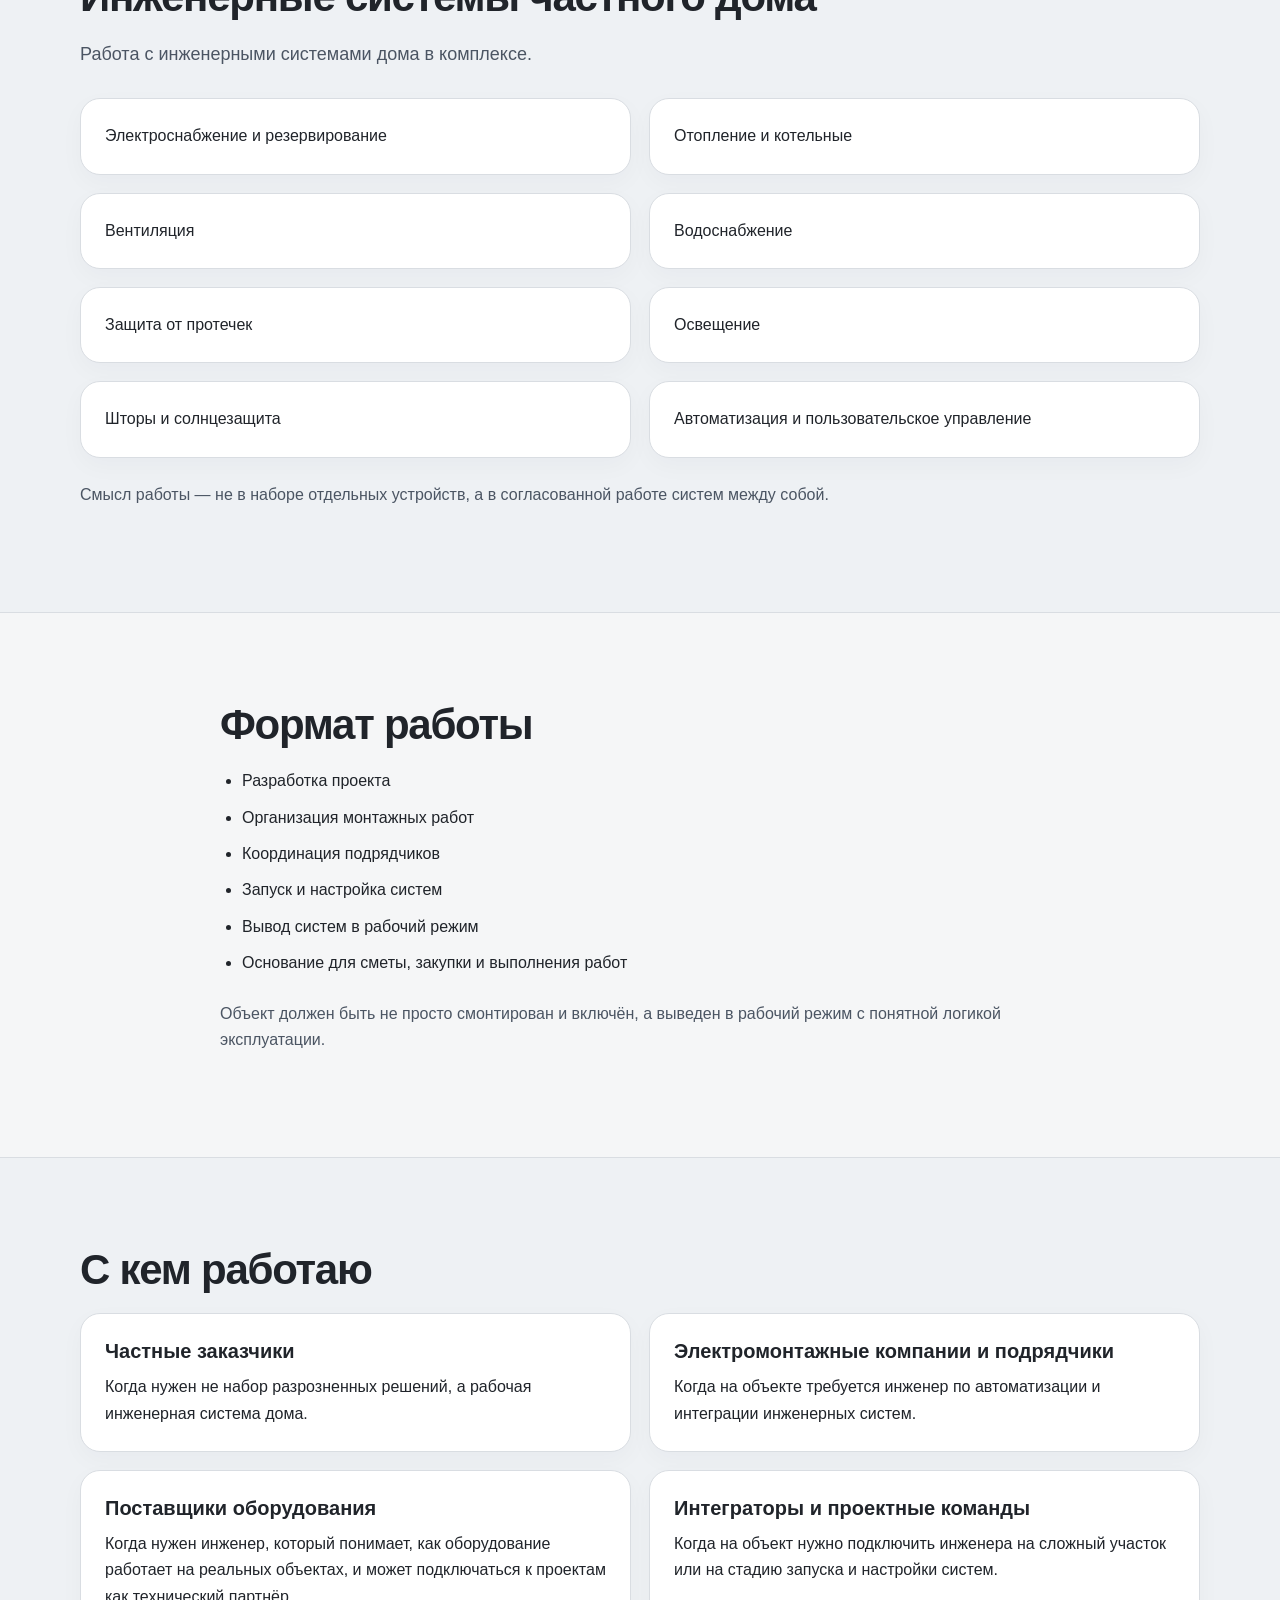
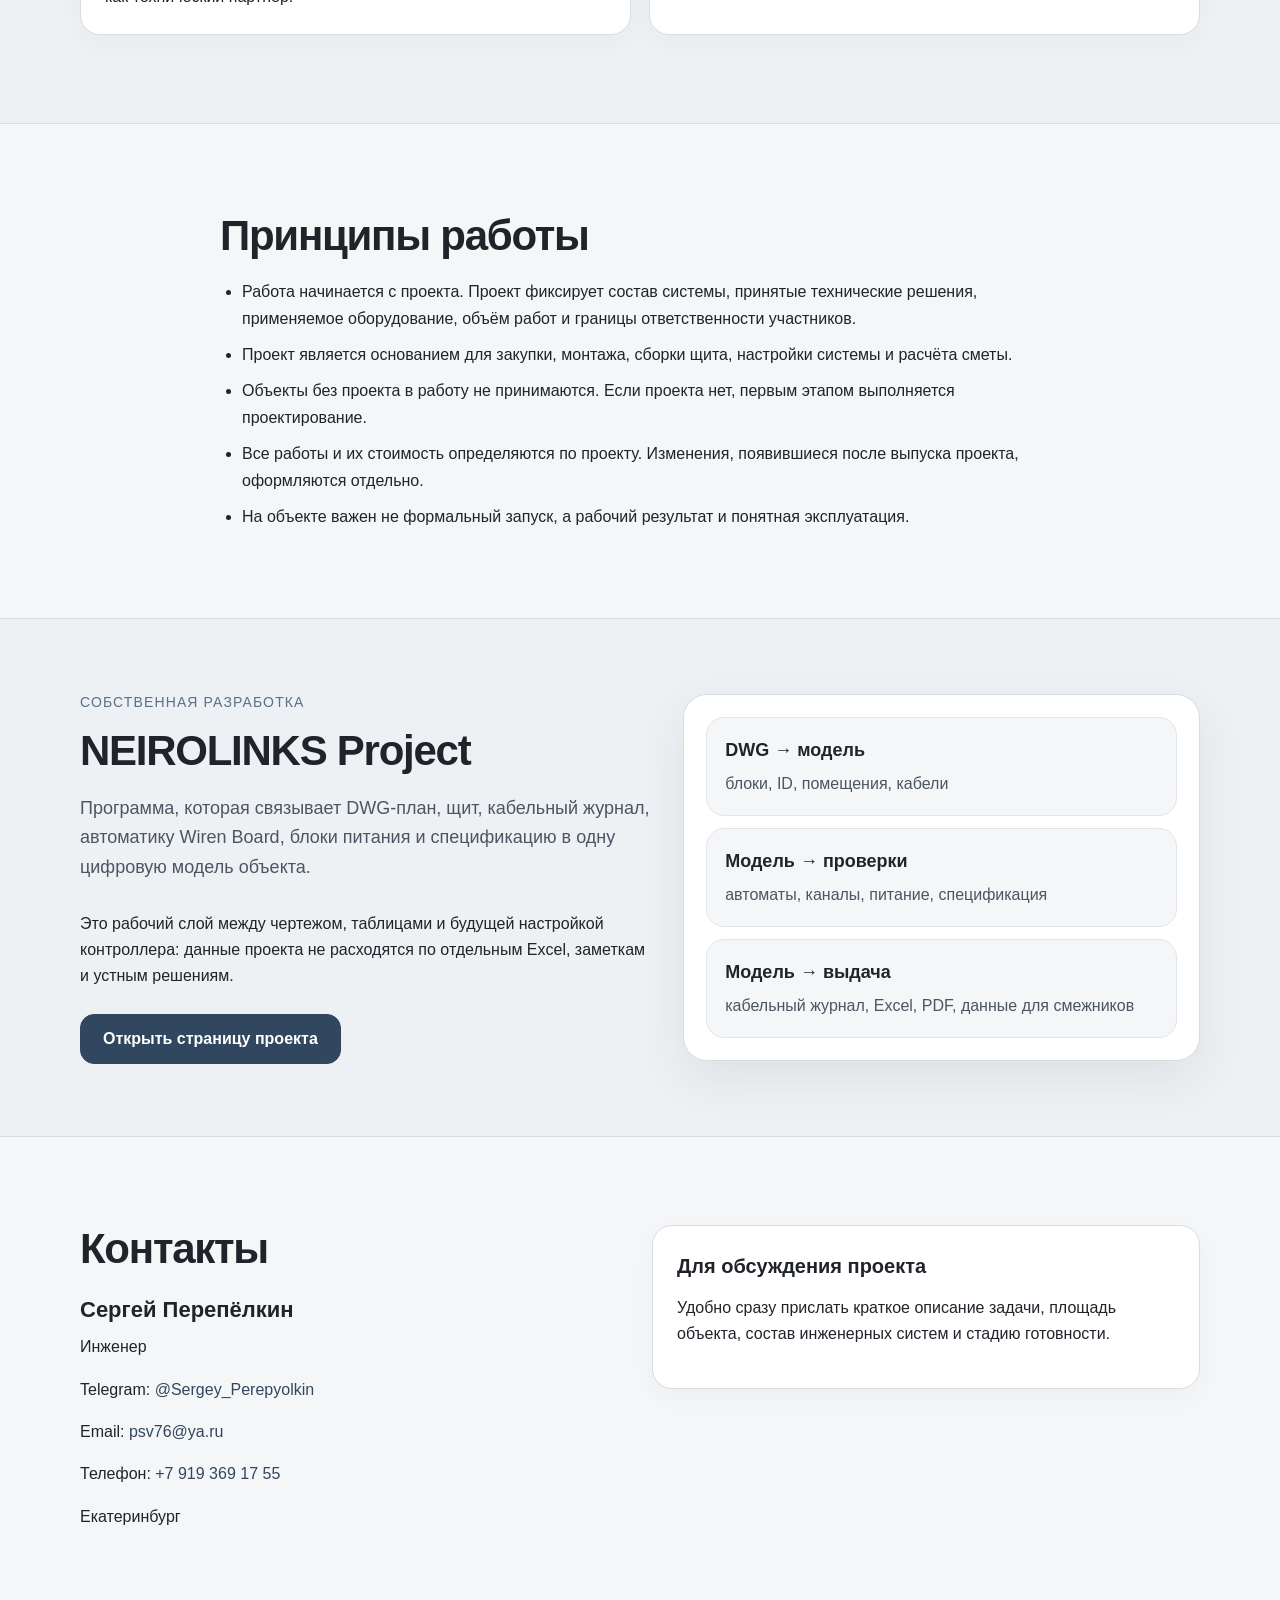
==== commit 2cae0c21: "Update index.html" ====
--- a/index.html
+++ b/index.html
@@ -64,44 +64,6 @@
       </div>
     </section>
 
-    <section id="nl-project" class="section section-alt nl-project-section">
-      <div class="container nl-project-grid">
-        <div>
-          <p class="eyebrow">Собственная разработка</p>
-          <h2>NEIROLINKS Project</h2>
-
-          <p class="section-intro">
-            Программа, которая связывает DWG-план, щит, кабельный журнал,
-            автоматику Wiren Board, блоки питания и спецификацию в одну цифровую модель объекта.
-          </p>
-
-          <p>
-            Это рабочий слой между чертежом, таблицами и будущей настройкой контроллера:
-            данные проекта не расходятся по отдельным Excel, заметкам и устным решениям.
-          </p>
-
-          <div class="nl-project-actions">
-            <a class="button button-primary" href="/nl-project/">Открыть страницу проекта</a>
-          </div>
-        </div>
-
-        <div class="nl-project-card" aria-label="Логика NEIROLINKS Project">
-          <div class="nl-project-flow-item">
-            <strong>DWG → модель</strong>
-            <span>блоки, ID, помещения, кабели</span>
-          </div>
-          <div class="nl-project-flow-item">
-            <strong>Модель → проверки</strong>
-            <span>автоматы, каналы, питание, спецификация</span>
-          </div>
-          <div class="nl-project-flow-item">
-            <strong>Модель → выдача</strong>
-            <span>кабельный журнал, Excel, PDF, данные для смежников</span>
-          </div>
-        </div>
-      </div>
-    </section>
-
     <section id="profile" class="section">
       <div class="container narrow">
         <h2>Профиль работы</h2>
@@ -211,6 +173,44 @@
           <li>Все работы и их стоимость определяются по проекту. Изменения, появившиеся после выпуска проекта, оформляются отдельно.</li>
           <li>На объекте важен не формальный запуск, а рабочий результат и понятная эксплуатация.</li>
         </ul>
+      </div>
+    </section>
+
+    <section id="nl-project" class="section section-alt nl-project-section">
+      <div class="container nl-project-grid">
+        <div>
+          <p class="eyebrow">Собственная разработка</p>
+          <h2>NEIROLINKS Project</h2>
+
+          <p class="section-intro">
+            Программа, которая связывает DWG-план, щит, кабельный журнал,
+            автоматику Wiren Board, блоки питания и спецификацию в одну цифровую модель объекта.
+          </p>
+
+          <p>
+            Это рабочий слой между чертежом, таблицами и будущей настройкой контроллера:
+            данные проекта не расходятся по отдельным Excel, заметкам и устным решениям.
+          </p>
+
+          <div class="nl-project-actions">
+            <a class="button button-primary" href="/nl-project/">Открыть страницу проекта</a>
+          </div>
+        </div>
+
+        <div class="nl-project-card" aria-label="Логика NEIROLINKS Project">
+          <div class="nl-project-flow-item">
+            <strong>DWG → модель</strong>
+            <span>блоки, ID, помещения, кабели</span>
+          </div>
+          <div class="nl-project-flow-item">
+            <strong>Модель → проверки</strong>
+            <span>автоматы, каналы, питание, спецификация</span>
+          </div>
+          <div class="nl-project-flow-item">
+            <strong>Модель → выдача</strong>
+            <span>кабельный журнал, Excel, PDF, данные для смежников</span>
+          </div>
+        </div>
       </div>
     </section>
 
